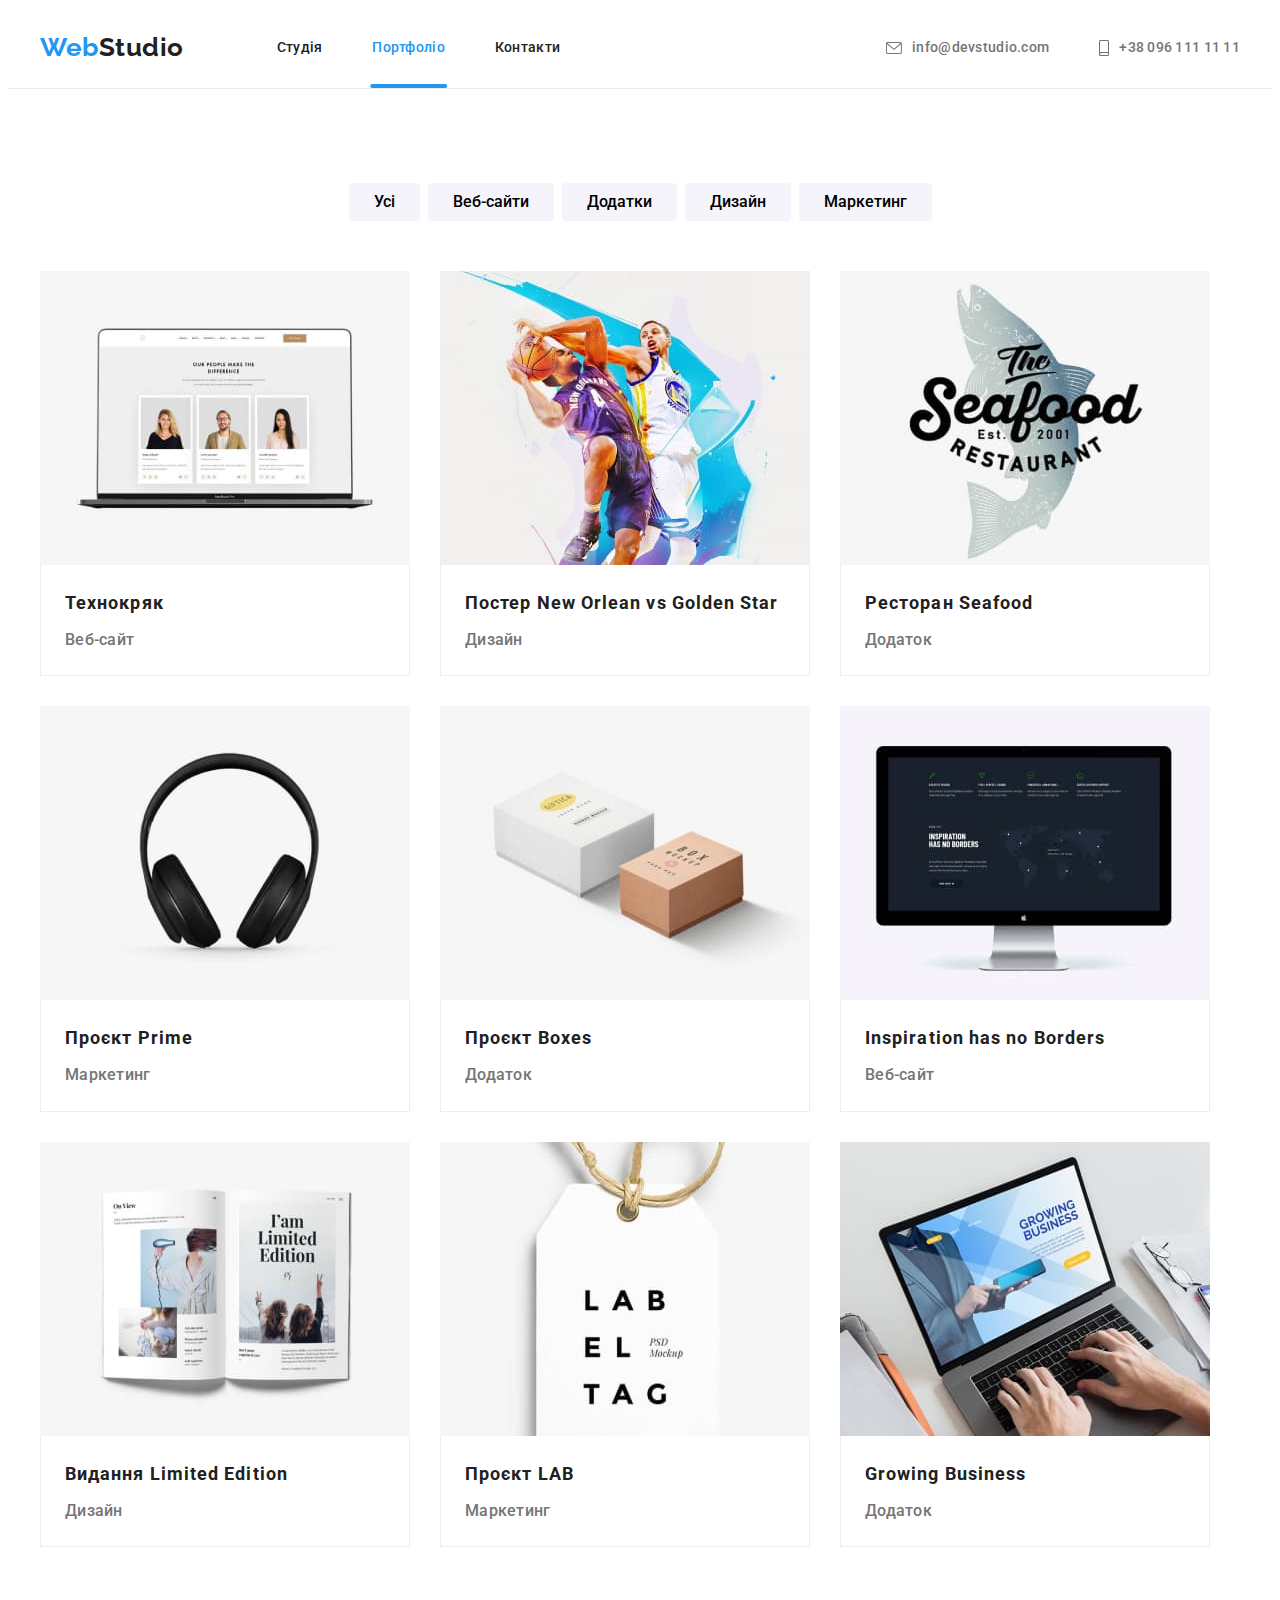
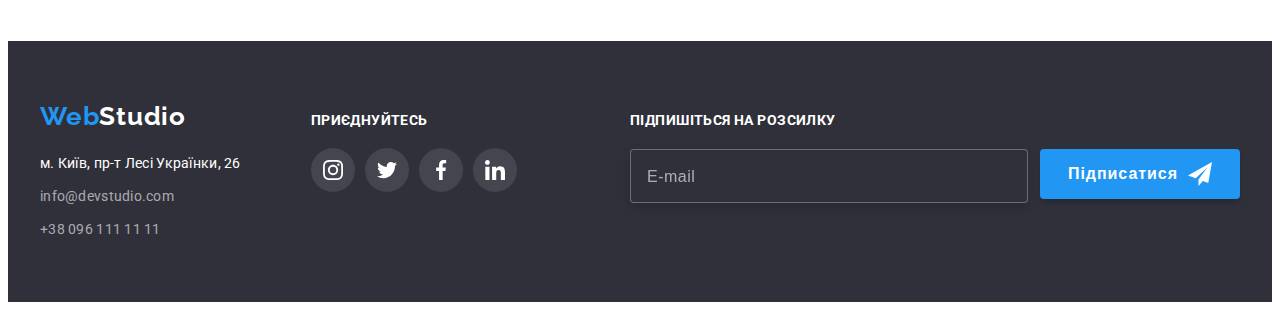
==== portfolio.html @ 89002e8c "Initial commit" ====
<!DOCTYPE html>
<html lang="uk">
	<head>
		<meta charset="UTF-8" >
		<meta http-equiv="X-UA-Compatible" content="IE=edge" >
		<meta name="viewport" content="width=device-width, initial-scale=1.0" >
		<link rel="preconnect" href="https://fonts.googleapis.com" >
		<link rel="preconnect" href="https://fonts.googleapis.com" >
		<link rel="preconnect" href="https://fonts.gstatic.com" crossorigin >
		<link
			href="https://fonts.googleapis.com/css2?family=Raleway:wght@700&family=Roboto:wght@400;500;700;900&display=swap"
			rel="stylesheet"
		>
		<!-- Modern-Marmalize -->
		<link
			rel="stylesheet"
			href="https://cdnjs.cloudflare.com/ajax/libs/modern-normalize/1.1.0/modern-normalize.min.css"
			integrity="sha512-wpPYUAdjBVSE4KJnH1VR1HeZfpl1ub8YT/NKx4PuQ5NmX2tKuGu6U/JRp5y+Y8XG2tV+wKQpNHVUX03MfMFn9Q=="
			crossorigin="anonymous"
			referrerpolicy="no-referrer"
		>

		<link rel="stylesheet" href="./css/styles.css" >

		<title>Портфоліо</title>
	</head>
	<body>
		<header class="head">
			<div class="header-container container">
				<a class="logo-head link" href="">
					<span class="web">Web</span>Studio
				</a>
				<nav>
					<ul class="list menu">
						<li class="item-menu"><a class="link studia" target="_blank" href="./index.html">Студія</a></li>
						<li class="item-menu"><a class="link current link-portfolio">Портфоліо</a></li>
						<li class="item-menu"><a class="link link-contact" href="">Контакти</a></li>
					</ul>
				</nav>
				<ul class="contacts list">
					<li class="contact-item">
						<a class="contact-header link" href="mailto:info@devstudio.com">
							<svg class="header-icon" width="16" height="12">
								<use href="./img/icon/icons.svg#icon-envelope"></use>
							</svg>

							info@devstudio.com
						</a>
					</li>
					<li class="contact-item">
						<a class="contact-header link" href="tel:+380961111111">
							<svg class="header-icon" width="10" height="16">
								<use href="./img/icon/icons.svg#icon-smartphone"></use>
							</svg>
							+38 096 111 11 11
						</a>
					</li>
				</ul>
			</div>
		</header>

		<main>
			<section class="section portfolio">
				<div class="container container-portfolio">
					<h1 hidden>Наші продукти</h1>
					<ul class="products list">
						<li><button class="button btn-list" type="button">Усі</button></li>
						<li><button class="button btn-list" type="button">Веб-сайти</button></li>
						<li><button class="button btn-list" type="button">Додатки</button></li>
						<li><button class="button btn-list" type="button">Дизайн</button></li>
						<li><button class="button btn-list" type="button">Маркетинг</button></li>
					</ul>

					<ul class="list projects">

						<li class="project-item">
							<div class="team-thumb">
							<div class="overlay">
								<p class="overlay-text">Ресурс пропонує комплексні пропозиції з різним рівнем функціоналу та сервісів. Все це дозволить відвідувачу отримати вичерпні відомості про компанію чи приватну особу.</p>
							</div>
							
							<a class="link-project link" href="">
								<img class="img-project" src="./img/portfolio1.jpg" alt="Три різні людини" height="294" >
								</div>
								<div class="item-project">
									<h2 class="work-name">Технокряк</h2>
									<p class="job">Веб-сайт</p>
								</div>
							</a>
						</li>
						<li class="project-item">
							<div class="team-thumb">
								<div class="overlay">
									<p class="overlay-text">Ресурс пропонує комплексні пропозиції з різним рівнем функціоналу та сервісів. Все це дозволить відвідувачу отримати вичерпні відомості про компанію чи приватну особу.</p>
								</div>

							<a class="link-project link" href="">
								<img class="img-project" src="./img/portfolio2.jpg" alt="Баскетбол" height="294" >
							</div>
								<div class="item-project">
									<h2 class="work-name">
										Постер
										<span lang="en">New Orlean vs Golden Star</span>
									</h2>
									<p class="job">Дизайн</p>
								</div>
							</a>
						</li>


						<li class="project-item">
							<div class="team-thumb">
								<div class="overlay">
									<p class="overlay-text">Ресурс пропонує комплексні пропозиції з різним рівнем функціоналу та сервісів. Все це дозволить відвідувачу отримати вичерпні відомості про компанію чи приватну особу.</p>
								</div>
							<a class="link-project link" href="">
								<img class="img-project" src="./img/portfolio3.jpg" alt="Логотип ресторану" height="294" >
							</div>
								<div class="item-project">
									<h2 class="work-name">
										Ресторан
										<span lang="en">Seafood</span>
									</h2>
									<p class="job">Додаток</p>
								</div>
							</a>
						</li>
						<li class="project-item">
							<div class="team-thumb">
								<div class="overlay">
									<p class="overlay-text">Ресурс пропонує комплексні пропозиції з різним рівнем функціоналу та сервісів. Все це дозволить відвідувачу отримати вичерпні відомості про компанію чи приватну особу.</p>
								</div>
							<a class="link-project link" href="">
								<img class="img-project" src="./img/portfolio4.jpg" alt="Великі навушники" height="294" >
							</div>
								<div class="item-project">
									<h2 class="work-name">
										Проєкт
										<span lang="en">Prime</span>
									</h2>
									<p class="job">Маркетинг</p>
								</div>
							</a>
						</li>
						<li class="project-item">
							<div class="team-thumb">
								<div class="overlay">
									<p class="overlay-text">Ресурс пропонує комплексні пропозиції з різним рівнем функціоналу та сервісів. Все це дозволить відвідувачу отримати вичерпні відомості про компанію чи приватну особу.</p>
								</div>
							<a class="link-project link" href="">
								<img class="img-project" src="./img/portfolio5.jpg" alt="Коробки" height="294" >
							</div>
								<div class="item-project">
									<h2 class="work-name">
										Проєкт
										<span lang="en">Boxes</span>
									</h2>
									<p class="job">Додаток</p>
								</div>
							</a>
						</li>
						<li class="project-item">
							<div class="team-thumb">
								<div class="overlay">
									<p class="overlay-text">Ресурс пропонує комплексні пропозиції з різним рівнем функціоналу та сервісів. Все це дозволить відвідувачу отримати вичерпні відомості про компанію чи приватну особу.</p>
								</div>
							<a class="link-project link" href="">
								<img class="img-project" src="./img/portfolio6.jpg" alt="Комп'ютер" height="294" >
							</div>
								<div class="item-project">
									<h2 class="work-name" lang="en">Inspiration has no Borders</h2>
									<p class="job">Веб-сайт</p>
								</div>
							</a>
						</li>
						<li class="project-item">
							<div class="team-thumb">
								<div class="overlay">
									<p class="overlay-text">Ресурс пропонує комплексні пропозиції з різним рівнем функціоналу та сервісів. Все це дозволить відвідувачу отримати вичерпні відомості про компанію чи приватну особу.</p>
								</div>
							<a class="link-project link" href="">
								<img class="img-project" src="./img/portfolio7.jpg" alt="Журнал" height="294" >
							</div>
								<div class="item-project">
									<h2 class="work-name">
										Видання
										<span lang="en">Limited Edition</span>
									</h2>
									<p class="job">Дизайн</p>
								</div>
							</a>
						</li>
						<li class="project-item">
							<div class="team-thumb">
								<div class="overlay">
									<p class="overlay-text">Ресурс пропонує комплексні пропозиції з різним рівнем функціоналу та сервісів. Все це дозволить відвідувачу отримати вичерпні відомості про компанію чи приватну особу.</p>
								</div>
							<a class="link-project link" href="">
								<img class="img-project" src="./img/portfolio8.jpg" alt="Етикетка" height="294" >
							</div>
								<div class="item-project">
									<h2 class="work-name">
										Проєкт
										<span lang="en">LAB</span>
									</h2>
									<p class="job">Маркетинг</p>
								</div>
							</a>
						</li>
						<li class="project-item">
							<div class="team-thumb">
								<div class="overlay">
									<p class="overlay-text">Ресурс пропонує комплексні пропозиції з різним рівнем функціоналу та сервісів. Все це дозволить відвідувачу отримати вичерпні відомості про компанію чи приватну особу.</p>
								</div>
							<a class="link-project link" href="">
								<img class="img-project" src="./img/portfolio9.jpg" alt="Ноутбук" height="294" >
							</div>
								<div class="item-project">
									<h2 class="work-name" lang="en">Growing Business</h2>
									<p class="job">Додаток</p>
								
							</a>
						</div>
							

						</li>
					</ul>
				</div>
			</section>
		</main>
		<footer class="footer-section">
			<div class="container footer">
			  <div class="contain-contacts">
				<a class="footer-logo link" href="">
				  <span class="web">Web</span><span class="studio">Studio</span>
				</a>
				<address class="address">
				  <ul class="list list-footer">
					<li class="footer-item">
					  <a
						class="maps link"
						target="_blank"
						rel="noopener noreferrer"
						href="https://goo.gl/maps/65PzK32d4VQXNa8F9"
					  >
						м. Київ, пр-т Лесі Українки, 26
					  </a>
					</li>
					<li class="footer-item">
					  <a
						class="contact-footer link marg"
						href="mailto:info@devstudio.com"
						>info@devstudio.com</a
					  >
					</li>
					<li class="footer-item">
					  <a class="contact-footer link" href="tel:+380961111111"
						>+38 096 111 11 11</a
					  >
					</li>
				  </ul>
				</address>
			  </div>
	  
			  <div class="contain-socials">
				<strong class="section-title footer">ПРИЄДНУЙТЕСЬ</strong>
				<ul class="socials list">
				  <li class="socials-item">
					<a
					  class="socials-link footer link"
					  href="https://instagram.com"
					  target="_blank"
					  rel="noopener noreferrer"
					  aria-label="Instagram icon"
					>
					  <svg class="socials-icon" width="20" height="20">
						<use href="./img/icon/icons.svg#icon-instagram"></use>
					  </svg>
					</a>
				  </li>
	  
				  <li class="socials-item">
					<a
					  class="socials-link footer link"
					  href=""
					  target="_blank"
					  rel="noopener noreferrer"
					  aria-label="Twitter"
					>
					  <svg class="socials-icon" width="20" height="20">
						<use href="./img/icon/icons.svg#icon-twitter"></use>
					  </svg>
					</a>
				  </li>
	  
				  <li class="socials-item">
					<a
					  class="socials-link footer link"
					  href=""
					  target="_blank"
					  rel="noopener noreferrer"
					  aria-label="Facebook"
					>
					  <svg class="socials-icon" width="20" height="20">
						<use href="./img/icon/icons.svg#icon-facebook"></use>
					  </svg>
					</a>
				  </li>
	  
				  <li class="socials-item">
					<a
					  class="socials-link footer link"
					  href=""
					  target="_blank"
					  rel="noopener noreferrer"
					  aria-label="Linkedin"
					>
					  <svg class="socials-icon" width="20" height="20">
						<use href="./img/icon/icons.svg#icon-linkedin"></use>
					  </svg>
					</a>
				  </li>
				</ul>
			  </div>
			  <form class="foot-form">
				<p class="text-label">Підпишіться на розсилку</p>
				<div class="foot-group">
				  <label class="footer-label">
					<input
					  class="input-email"
					  type="email"
					  name="email"
					  placeholder="E-mail"
					/>
				  </label>
	  
				  <button class="btn-footer">
					Підписатися
					<svg class="btn-icon" width="24" height="24">
					  <use href="./img/icon/icons.svg#icon-send"></use>
					</svg>
				  </button>
				</div>
			  </form>
			</div>
		  </footer>
	</body>
</html>
---- css/styles.css ----
:root {
  --primary-text-color: #757575;
  --title-text-color: #212121;
  --link-color: #2196f3;
  --primary-bg-color: #ffffff;
  --secondary-bg-color: #2f303a;
  --third-bg-color: #f5f4fa;
  --logo-color: #000000;
}

body {
  background: var(-primary-bg-color);
  color: var(--primary-text-color);
  font-family: "Roboto", sans-serif;
  font-size: 14px;
  letter-spacing: 0.03em;
}

/* -----RESET----- */

.list {
  list-style: none;
  margin: 0;
  padding: 0;
}

h1,
h2,
h3,
h4,
h5,
h6,
p {
  margin: 0;
}

.link {
  text-decoration: none;
}

img {
  display: block;
  max-width: 100%;
  height: auto;
}

.container-footer,
.container {
  width: 1200px;
  padding-left: 15px;
  padding-right: 15px;
  margin: 0;
  margin-left: auto;
  margin-right: auto;
  /* outline: 3px solid rgb(46, 2, 2); */
}

.list {
  display: flex;
}

/*  ----....-----СТУДІЯ-----....-----*/

.header-container {
  display: flex;
  align-items: center;
}

/* Логотип */
.logo-head.link {
  margin-right: 93px;
}

.logo-head.link,
.footer-logo.link {
  font-family: "Raleway";
  font-weight: 700;
  font-size: 26px;
  line-height: 1.19;
}

.logo-head {
  color: var(--logo-color);
}

.web {
  color: var(--link-color);
}

/* Навігація */
.link {
  font-weight: 500;
  line-height: 1.14;
  letter-spacing: 0.02em;
  color: var(--title-text-color);

  transition-duration: 250ms;
  transition-timing-function: cubic-bezier(0.4, 0, 0.2, 1);
}

.link:hover,
.link:focus {
  color: var(--link-color);
}
.current {
  color: var(--link-color);
}

.item-menu {
  position: relative;
  /* outline: 1px solid red; */
}

.current::after {
  content: "";
  display: block;
  display: flex;
  justify-content: center;
  align-items: center;
  width: 107%;
  left: 50%;
  transform: translateX(-50%);
  height: 4px;
  bottom: 0;

  background: var(--link-color);
  border-radius: 2px;

  position: absolute;
}

.logo-head.link {
  display: block;
  padding-top: 24px;
  padding-bottom: 25px;
}

/* Меню */

.list.menu {
  align-items: center;
  gap: 50px;
}

.link.studia,
.link-studio,
.link-contact,
.link.current,
.link-portfolio,
.contact-header {
  display: block;
  padding-top: 32px;
  padding-bottom: 32px;
}

/* Контакти */

.contacts.list {
  margin-left: auto;
}

.contact-item:first-child {
  margin-right: 50px;
}

.contact-header {
  display: flex;
  align-items: center;
  gap: 10px;
  font-weight: 500;
  line-height: 1.14;
  letter-spacing: 0.02em;
  color: var(--primary-text-color);
}
.contact {
  transition-duration: 250ms;
  transition-timing-function: cubic-bezier(0.4, 0, 0.2, 1);
}

.contact:hover,
.contact:focus {
  color: var(--link-color);
}

.header-icon {
  fill: currentColor;
}

/* -------------ТІЛО------------ */

.section.slogan {
  /* display: flex; */
  padding-top: 200px;
  padding-bottom: 200px;
}

.section.slogan {
  margin: 0 auto;
  max-width: 1600px;
  background-repeat: no-repeat;
  background-color: var(--secondary-bg-color);
  background-image: linear-gradient(
      rgba(47, 48, 58, 0.4),
      rgba(47, 48, 58, 0.4)
    ),
    url(../img/fon-img.jpg);
}

.slogan-title {
  width: 696px;
  font-weight: 900;
  font-size: 44px;
  line-height: 1.36;
  text-align: center;
  letter-spacing: 0.06em;
  text-transform: uppercase;
  margin: auto;
  margin-bottom: 30px;
  color: var(--primary-bg-color);
}

.button {
  font-family: "Roboto";
  font-size: 16px;
  border: 0px;
  border-radius: 4px;
  cursor: pointer;
}

.btn-service {
  min-width: 216px;
  min-height: 50px;
  padding: 10px 32px;
  font-weight: 700;
  line-height: 1.87;
  display: block;
  margin: auto;

  color: var(--primary-bg-color);
  background: var(--link-color);

  transition-duration: 250ms;
  transition-timing-function: cubic-bezier(0.4, 0, 0.2, 1);
}

.btn-service:focus,
.btn-service:hover,
.btn-service:active {
  box-shadow: 0px 4px 4px rgba(0, 0, 0, 0.15);
}

/* Характеристика нашої роботи */

.paragraph {
  width: 271px;
}

.section-title {
  color: var(--title-text-color);
}

.section-title.characteristic {
  font-size: 14px;
  line-height: 1.14;
  text-transform: uppercase;
}

.list.character {
  display: flex;
  gap: 30px;
}

.paragraph {
  line-height: 1.71;
}

.section-character {
  padding-top: 94px;
  padding-bottom: 94px;
}

.character-icon {
  display: flex;
  justify-content: center;
  align-items: center;
}

.size-character {
  display: flex;
  justify-content: center;
  align-items: center;
  width: 270px;
  height: 120px;
  background-color: #f5f4fa;
  margin-bottom: 30px;
}

.item-activity {
  position: relative;
}

.activity-text {
  display: flex;
  justify-content: center;
  align-items: center;
  height: 70px;
  font-weight: 700;
  font-size: 14px;
  line-height: 1.14;
  letter-spacing: 0.03em;
  text-transform: uppercase;
  width: 100%;

  color: var(--primary-bg-color);
  background-color: rgba(47, 48, 58, 0.8);

  position: absolute;
  bottom: 0;
}

/* Чим ми займаємося */

.activity-pic.list,
.list-comand {
  gap: 30px;
}

.section.do {
  padding-bottom: 94px;
}

.section-title.do {
  font-size: 36px;
  line-height: 1.16;
  text-align: center;
  margin-bottom: 50px;
}
.section-title.characteristic,
.section-title.name {
  margin-bottom: 10px;
}

/* Наша команда */

.comand-item {
  background-color: var(--primary-bg-color);
  border: 1px solid rgba(0, 0, 0, 0.12);
  border-radius: 3px;
  box-shadow: 1px 1px 3px rgba(0, 0, 0, 0.12);
}

.div-comand {
  padding-top: 30px;
  padding-bottom: 30px;
}

.section.comand {
  background-color: var(--third-bg-color);
  padding-top: 94px;
  padding-bottom: 94px;
}

.section-title.name {
  font-weight: 500;
  font-size: 16px;
  line-height: 1.19;
  text-align: center;
  letter-spacing: 0.03em;
}

.work {
  margin-bottom: 16px;
}

.socials {
  display: flex;
  justify-content: center;
  align-items: center;
  gap: 10px;
}

.socials-item {
  width: 44px;
  height: 44px;
}

.socials-link {
  display: flex;
  justify-content: center;
  align-items: center;
  width: 100%;
  height: 100%;
  border-radius: 50%;
  background-color: #ffffff;
  color: #afb1b8;

  transition-duration: 250ms;
  transition-timing-function: cubic-bezier(0.4, 0, 0.2, 1);
}

.socials-link:hover,
.socials-link:focus {
  background-color: var(--link-color);
  color: #ffffff;
}

.socials-icon {
  fill: currentColor;
}

/* Постійні клієнти */

.container.clients {
  padding: 94px 215px;
}

.clients.list {
  display: flex;
  align-items: center;
  justify-content: center;
  gap: 30px;
  color: #afb1b8;
}

.client-item {
  display: block;
  display: flex;
  width: 170px;
  height: 92px;
}

.clients-link.link {
  display: flex;
  justify-content: center;
  align-items: center;
  width: 100%;
  height: 100%;
  width: 170px;
  height: 92px;
  align-items: center;
  justify-content: center;

  border: 1px solid currentColor;
  border-radius: 4px;

  color: #afb1b8;
}

.clients-icons {
  display: flex;
  align-items: center;
  justify-content: center;
  fill: currentColor;

  transition-duration: 250ms;
  transition-timing-function: cubic-bezier(0.4, 0, 0.2, 1);
}

.clients-link:hover,
.clients-link:focus {
  color: var(--link-color);
}

/* ----------ПІДВАЛ-----------*/

.contain-contacts{margin-right: 70px;}

.list-footer {
  display: inline;
}

.footer-logo.link {
  display: block;
  font-weight: 700;
  font-size: 26px;
  line-height: 1.19;
  letter-spacing: 0.03em;
  margin-bottom: 20px;
}

.studio {
  color: var(--primary-bg-color);
}

.work {
  font-size: 16px;
  line-height: 1.19;
  text-align: center;
  letter-spacing: 0.03em;
}

.footer-section {
  padding-top: 60px;
  padding-bottom: 60px;
  background: var(--secondary-bg-color);
}

.maps.link,
.contact-footer {
  display: block;
  line-height: 1.71;
  font-weight: normal;
  font-style: normal;
}

.maps.link {
  color: var(--primary-bg-color);
  transition-duration: 250ms;
  transition-timing-function: cubic-bezier(0.4, 0, 0.2, 1);
}

.contact-footer.link {
  color: rgba(255, 255, 255, 0.6);

  transition-duration: 250ms;
  transition-timing-function: cubic-bezier(0.4, 0, 0.2, 1);
}

.contact-footer.link:hover,
.contact-footer.link:focus,
.maps.link:hover,
.maps.link:focus {
  color: var(--link-color);
}

.footer-item:not(:last-child) {
  margin-bottom: 9px;
}

.container.footer {
  display: flex;
  align-items: baseline;
}

.section-title.footer {
  font-style: bold;
  font-size: 14px;
  margin-bottom: 20px;
  color: #ffffff;
}

.contain-socials {
  display: flex;
  flex-direction: column;
}

.socials-link.footer {
  background-color: rgba(255, 255, 255, 0.1);
  color: #ffffff;
}

.socials-link {
  transition-duration: 250ms;
  transition-timing-function: cubic-bezier(0.4, 0, 0.2, 1);
}

.socials-link:hover,
.socials-link:focus {
  background-color: var(--link-color);
  color: #ffffff;
}

.socials-icon {
  fill: currentColor;
}

/* Підпишись  */

.contain-socials{
  margin-right: auto;
}

.text-label {
  font-weight: 700;
  font-size: 14px;
  line-height: 1.14;
  letter-spacing: 0.03em;
  text-transform: uppercase;

  color: #ffffff;

  margin-bottom: 20px;
}

.foot-group {
  display: flex;
  gap: 12px;
}

.input-email {
  color: #ffffff;
  font-size: 18px;
  line-height: 1.25;
  letter-spacing: 0.03em;
  height: 50px;
  width: 378px;
  background-color: var(--secondary-bg-color);
/* 
  outline: 1px solid transparent; */

  border: 1px solid rgba(255, 255, 255, 0.3);
  filter: drop-shadow(0px 4px 4px rgba(0, 0, 0, 0.15));
  border-radius: 4px;

  padding-left: 16px;
}

.input-email::placeholder {
  font-size: 16px;
  line-height: 1.25;
  letter-spacing: 0.03em;

  color: rgba(255, 255, 255, 0.6);
}

.btn-footer {
  display: flex;
  justify-content: center;
  font-weight: 700;
  font-size: 16px;
  line-height: 1.88;
  align-items: center;
  text-align: center;
  letter-spacing: 0.06em;

  height: 50px;
  width: 200px;
  gap: 10px;

  border: none;
  box-shadow: 0px 4px 4px rgba(0, 0, 0, 0.15);
  border-radius: 4px;

  color: var(--primary-bg-color);
  background-color: var(--link-color);
}

.btn-icon {
  fill: #ffffff;
}

/* ------------Modal window ------------- */

.backdrop {
  position: fixed;
  top: 0;
  left: 0;

  width: 100%;
  height: 100%;
  background-color: rgba(0, 0, 0, 0.2);

  transition: opacity 250ms linear, visibility 250ms linear;
  transition-timing-function: cubic-bezier(0.4, 0, 0.2, 1);
}

.backdrop.is-hidden {
  opacity: 0;
  visibility: hidden;
  pointer-events: none;
}

.backdrop.is-hidden .modal {
  opacity: 0;

  transform: translateX(-70%) translateY(-50%);
}

.modal {
  position: absolute;
  top: 50%;
  left: 50%;

  transform: translateX(-50%) translateY(-50%);

  width: 528px;
  height: 581px;

  background: #ffffff;
  box-shadow: 0px 1px 3px rgba(0, 0, 0, 0.12), 0px 1px 1px rgba(0, 0, 0, 0.14),
    0px 2px 1px rgba(0, 0, 0, 0.2);
  border-radius: 4px;

  transition: transform 250ms, opacity 250ms;
  transition-timing-function: cubic-bezier(0.4, 0, 0.2, 1);
}

.modal-btn {
  display: inline-flex;
  align-items: center;
  position: absolute;
  justify-content: center;
  padding: 0;
  width: 30px;
  height: 30px;
  border-radius: 50%;
  background: #ffffff;
  border: 1px solid rgba(0, 0, 0, 0.1);
  margin-top: 8px;
  margin-right: 8px;
  right: 0;
  cursor: pointer;
}

.modal-icon {
  fill: #000000;
  transition: fill 250ms;
  transition-timing-function: cubic-bezier(0.4, 0, 0.2, 1);


}

 .modal-btn:hover > .modal-icon,
 .modal-btn:focus > .modal-icon
{
  fill: var(--link-color)
}

/* Заповнення форми */

.modal-form {
  padding: 40px;
}

.modal-label {
  display: block;
  font-weight: 700;
  font-size: 20px;
  line-height: 1.15;
  text-align: center;
  letter-spacing: 0.03em;

  color: #212121;

  margin-bottom: 12px;
}

.modal-form-grop {
  display: flex;
  flex-flow: column;
}

.modal-form-label {
  display: block;
  display: flex;

  font-size: 12px;
  line-height: 1.17;
  letter-spacing: 0.03em;

  margin-bottom: 4px;
}

.modal-form-massage,
.modal-form-field {
  border: 1px solid rgba(33, 33, 33, 0.2);
  border-radius: 4px;
}

.modal-form-field {
  height: 40px;
  width: 100%;

  padding-left: 42px;
  padding-right: 42px;

  outline: 1px solid transparent;

  transition: outline 250ms;

  outline-offset: -1px;
}

.modal-form-field,
.modal-form-massage{
  font-size: 16px;
  line-height: 1.17;
  letter-spacing: 0.04em;
}

.modal-form-wrapper {
  margin-bottom: 10px;

  position: relative;
}

.modal-form-field:focus {
  outline-color: var(--link-color);
  cursor: pointer;
}

.modal-form-field:focus + .modal-form-icon {
  fill: var(--link-color);
}

.modal-form-icon {
  position: absolute;
  color: #212121;

  top: 50%;
  left: 12px;
  transform: translateY(-50%);

  align-content: center;

  transition: fill 250ms;
  transition-timing-function: cubic-bezier(0.4, 0, 0.2, 1);
}

.modal-form-agreement-link {
  color: var(--link-color);
  /* text-underline-position: under; */
  text-underline-offset: 1px;
}
/* ........ */

.modal-form-massage {
  display: block;
  height: 120px;
  resize: none;
  outline: 1px solid transparent;

  transition: outline 250ms;
  transition-timing-function: cubic-bezier(0.4, 0, 0.2, 1);

  outline-offset: -1px;

  padding-top: 12px;
  padding-right: 16px;
  padding-bottom: 12px;
  padding-left: 16px;
}

.modal-form-massage::placeholder {
  font-size: 12px;
  line-height: 1.17;
  letter-spacing: 0.01em;
  color: rgba(117, 117, 117, 0.5);
}

.modal-form-grop {
  margin-bottom: 20px;
}

.modal-form-massage:focus {
  outline-color: var(--link-color);
  cursor: pointer;
}

.modal-form-massage::placeholder {
  color: rgba(117, 117, 117, 0.5);
}

.modal-form-agreement {
  display: flex;
  align-items: center;
  justify-content: center;
  margin-bottom: 30px;
  gap: 7px;
}

.modal-form-agreement-desc {
  font-weight: 400;
  font-size: 14px;
  line-height: 1.71;
  letter-spacing: 0.03em;
  user-select: none;
}

.modal-form-btn {
  font-weight: 700;
  font-size: 16px;
  line-height: 1.88;
  letter-spacing: 0.06em;

  color: var(--primary-bg-color);
  border: none;
  background: var(--link-color);
  box-shadow: 0px 4px 4px rgba(0, 0, 0, 0.15);
  border-radius: 4px;

  padding: 10px 52px;

  display: block;
  margin: auto;

  transition: background-color 250ms;
  transition-timing-function: cubic-bezier(0.4, 0, 0.2, 1);
}

.modal-form-btn:hover,
.modal-form-btn:focus {
  background-color: #188ce8;
}

.modal-form-checkbox {
  appearance: none;

  width: 16px;
  height: 15px;
  border: 2px solid #212121;
  border-radius: 2px;

  background-position: center;
  background-repeat: no-repeat;

  background-size: 0;
}

.modal-form-checkbox:checked {
  background-color: var(--link-color);
  border: none;

  background-image: url("data:image/svg+xml,%3Csvg width='13' height='10' viewBox='0 0 13 10' fill='none' xmlns='http://www.w3.org/2000/svg'%3E%3Cpath d='M1.95703 4.75166L1.88825 4.68604L1.81923 4.75141L0.93123 5.59258L0.854858 5.66492L0.930974 5.73753L4.42671 9.07236L4.49574 9.1382L4.56476 9.07236L12.069 1.91352L12.1449 1.84116L12.069 1.76881L11.1873 0.927644L11.1183 0.861826L11.0493 0.927611L4.49577 7.17353L1.95703 4.75166Z' fill='white' stroke='white' stroke-width='0.2'/%3E%3C/svg%3E%0A");
  background-size: 11px 8px;
  transition: background-size 250ms, background-color 250ms;
  transition-timing-function: cubic-bezier(0.4, 0, 0.2, 1);
}

/*  ----....-----ПОРТФОЛІО-----....-----*/

.head {
  border-bottom: 1px solid #ececec;
}

.list.projects {
  margin-right: 0;
}

/* Кнопки*/
.btn-list {
  padding: 6px 22px;
  font-weight: 500;
  line-height: 1.62;

  background: var(--third-bg-color);
  color: var(title-text-color);

  transition-duration: 250ms;
  transition-timing-function: cubic-bezier(0.4, 0, 0.2, 1);
}

.btn-list:first-child {
  padding-left: 25px;
  padding-right: 25px;
}

.btn-list:focus,
.btn-list:hover,
.btn-list:active {
  color: var(--primary-bg-color);
  background: var(--link-color);
  box-shadow: 0px 2px 2px rgba(0, 0, 0, 0.12);
  box-shadow: 0px 1px 2px rgba(0, 0, 0, 0.08);
  box-shadow: 0px 3px 1px rgba(0, 0, 0, 0.1);
}

.products.list {
  gap: 8px;
  justify-content: center;
  margin-bottom: 50px;
}

/* --------ПРОЕКТИ------- */

/* .project-item{
	outline: 1px solid orangered;
} */

.section.portfolio {
  padding-top: 94px;
  padding-bottom: 94px;
}

.list.projects {
  display: block;
  display: flex;
  flex-wrap: wrap;
  gap: 30px;
}

.project-item {
  max-width: 370px;
  flex-basis: calc((100%-30px * 3) / 3);

  transition-duration: 250ms;
  transition-timing-function: cubic-bezier(0.4, 0, 0.2, 1);
}

/* ....Overley..... */

.team-thumb {
  position: relative;
  overflow: hidden;
}

.overlay {
  position: absolute;
  width: 100%;
  height: 100%;
  top: 0;
  left: 0;

  background-color: rgb(33, 150, 243, 0.9);

  transform: translateY(100%);

  transition: transform 250ms;
}

.overlay-text {
  display: flex;
  align-items: center;
  padding: 63px 24px;

  font-size: 18px;
  line-height: 28px;
  letter-spacing: 0.03em;
  color: #ffffff;
}

.project-item:hover .overlay {
  transform: translateY(0);
}

.link-project {
  display: block;

  transition-duration: 250ms;
  transition-timing-function: cubic-bezier(0.4, 0, 0.2, 1);
}

.link-project:hover {
  box-shadow: 0px 1px 1px rgba(0, 0, 0, 0.12), 0px 4px 4px rgba(0, 0, 0, 0.06),
    1px 4px 6px rgba(0, 0, 0, 0.16);
}

.item-project {
  padding: 20px 24px;
  border-right: 1px solid #eeeeee;
  border-bottom: 1px solid #eeeeee;
  border-left: 1px solid #eeeeee;
}

.work-name {
  font-size: 18px;
  line-height: 2;
  letter-spacing: 0.06em;
  margin-bottom: 4px;

  color: var(--title-text-color);
}

.job {
  font-size: 16px;
  line-height: 1.9;
  color: #757575;
}
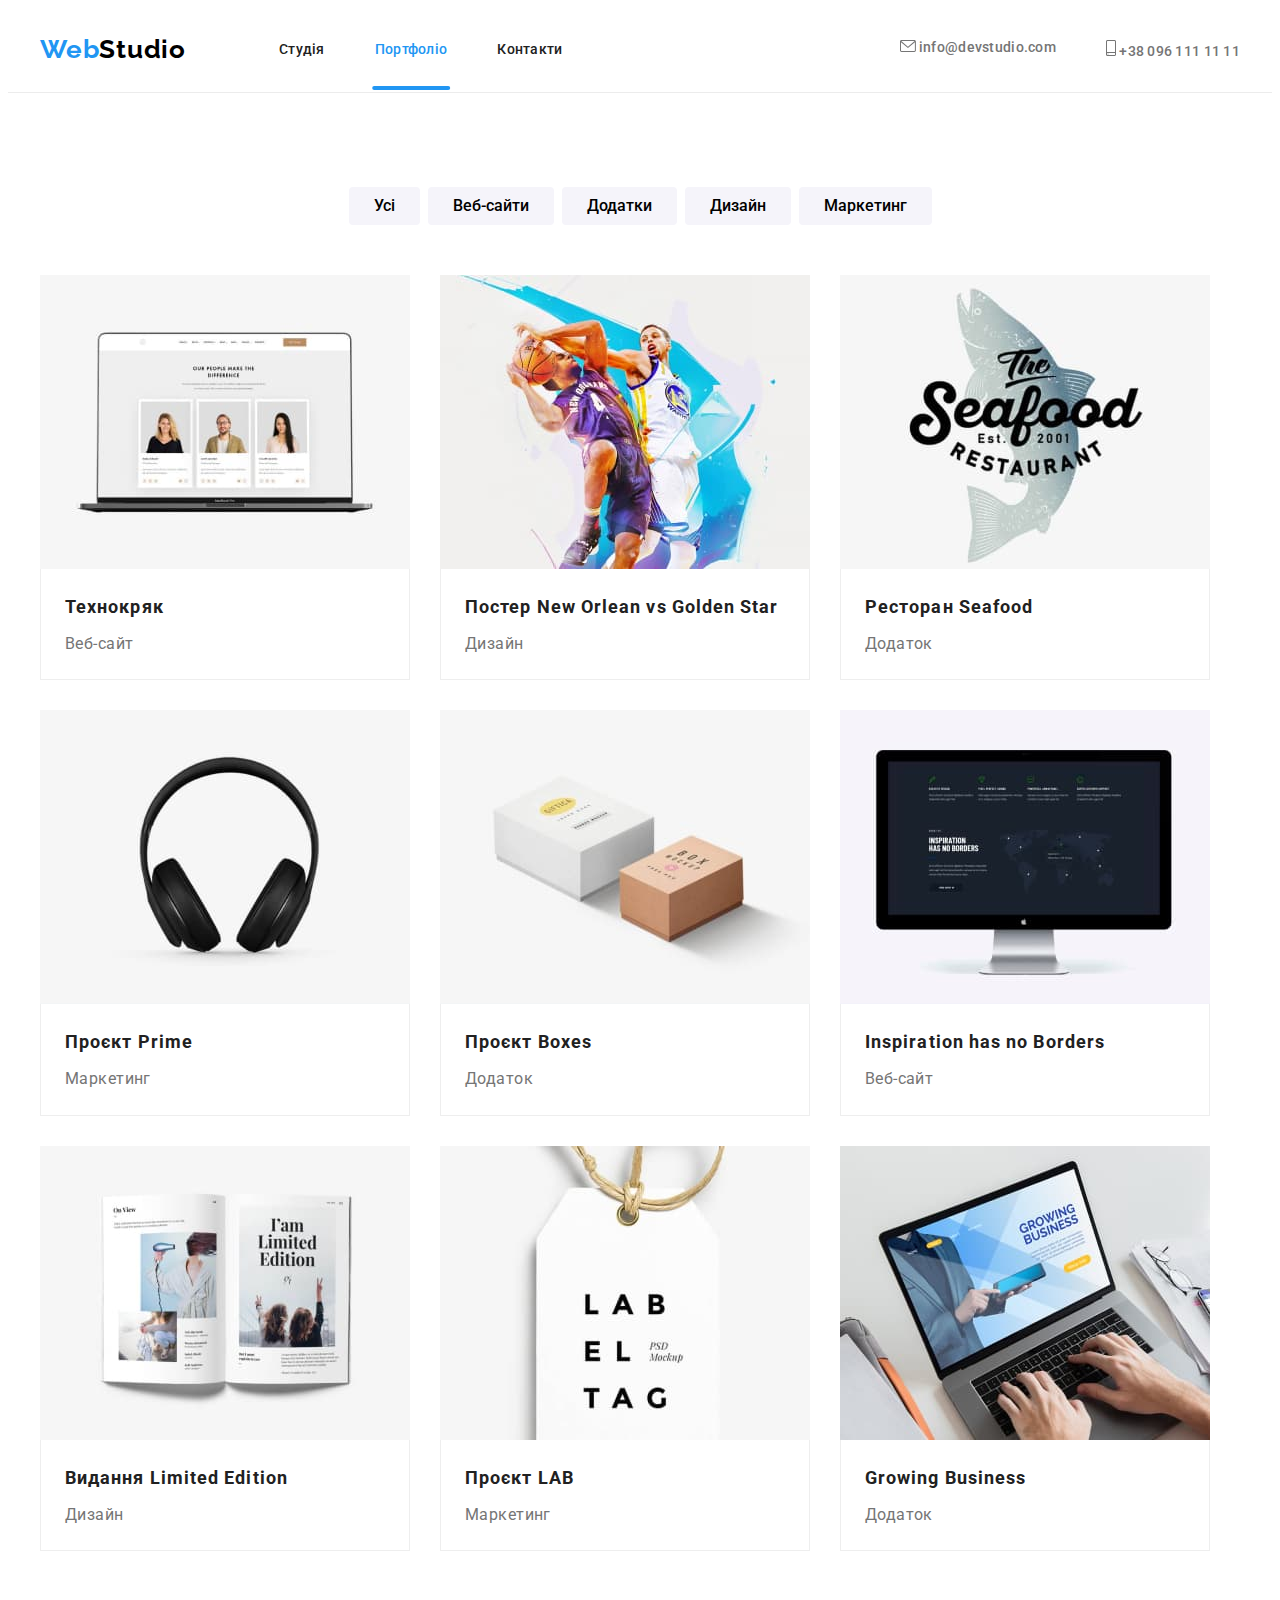
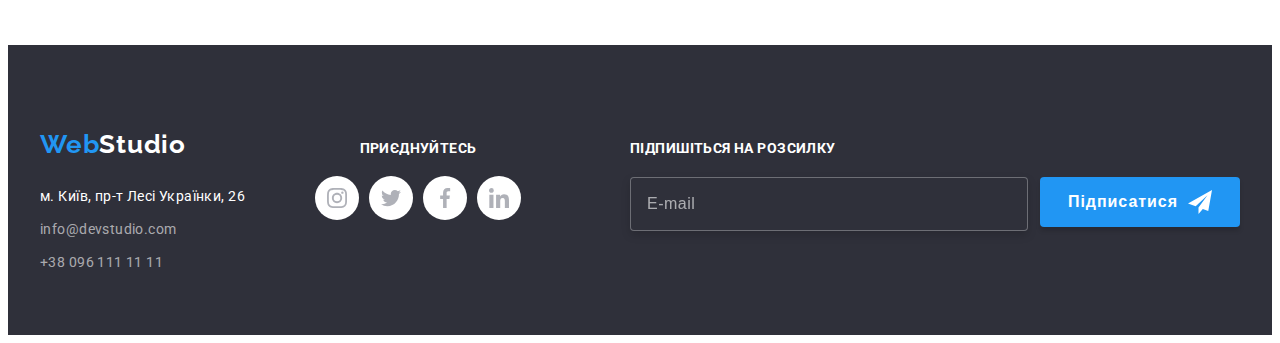
==== commit 2b92a957: "Перша здача дз7" ====
--- a/portfolio.html
+++ b/portfolio.html
@@ -19,6 +19,7 @@
 			crossorigin="anonymous"
 			referrerpolicy="no-referrer"
 		>
+		<link rel="stylesheet" href="./css/main.min.css">
 
 		<link rel="stylesheet" href="./css/styles.css" >
 
@@ -26,38 +27,47 @@
 	</head>
 	<body>
 		<header class="head">
-			<div class="header-container container">
-				<a class="logo-head link" href="">
-					<span class="web">Web</span>Studio
+			<div class="hero container">
+				<a class="logo logo--header link" href="">Web<span class="logo__part">Studio</span>
 				</a>
-				<nav>
-					<ul class="list menu">
-						<li class="item-menu"><a class="link studia" target="_blank" href="./index.html">Студія</a></li>
-						<li class="item-menu"><a class="link current link-portfolio">Портфоліо</a></li>
-						<li class="item-menu"><a class="link link-contact" href="">Контакти</a></li>
-					</ul>
-				</nav>
-				<ul class="contacts list">
-					<li class="contact-item">
-						<a class="contact-header link" href="mailto:info@devstudio.com">
-							<svg class="header-icon" width="16" height="12">
-								<use href="./img/icon/icons.svg#icon-envelope"></use>
-							</svg>
-
-							info@devstudio.com
-						</a>
-					</li>
-					<li class="contact-item">
-						<a class="contact-header link" href="tel:+380961111111">
-							<svg class="header-icon" width="10" height="16">
-								<use href="./img/icon/icons.svg#icon-smartphone"></use>
-							</svg>
-							+38 096 111 11 11
-						</a>
-					</li>
+			  <nav>
+				<ul class="menu list">
+				  <li class="menu__item">
+					<a class="menu__link link" target="_blank" href="./index.html">Студія</a>
+				  </li>
+				  <li class="menu__item">
+					<a
+					  class="menu__link link current"
+					  target="_blank"
+					  href="./portfolio.html"
+					  >Портфоліо</a
+					>
+				  </li>
+				  <li class="menu__item">
+					<a class="menu__link link" href="">Контакти</a>
+				  </li>
 				</ul>
+			  </nav>
+			  <ul class="contacts list">
+				<li class="contacts__item">
+				  <a class="contacts__link link" href="mailto:info@devstudio.com">
+					<svg class="contacts__icon" width="16" height="12">
+					  <use href="./img/icon/icons.svg#icon-envelope"></use>
+					</svg>
+					info@devstudio.com
+				  </a>
+				</li>
+				<li class="contacts__item">
+				  <a class="contacts__link link" href="tel:+380961111111">
+					<svg class="contacts__icon" width="10" height="16">
+					  <use href="./img/icon/icons.svg#icon-smartphone"></use>
+					</svg>
+					+38 096 111 11 11
+				  </a>
+				</li>
+			  </ul>
 			</div>
-		</header>
+		  </header>
 
 		<main>
 			<section class="section portfolio">
@@ -231,8 +241,7 @@
 		<footer class="footer-section">
 			<div class="container footer">
 			  <div class="contain-contacts">
-				<a class="footer-logo link" href="">
-				  <span class="web">Web</span><span class="studio">Studio</span>
+				<a class="logo logo--footer link" href="">Web<span class="logo__part logo__part--white">Studio</span>
 				</a>
 				<address class="address">
 				  <ul class="list list-footer">
@@ -264,58 +273,58 @@
 	  
 			  <div class="contain-socials">
 				<strong class="section-title footer">ПРИЄДНУЙТЕСЬ</strong>
-				<ul class="socials list">
-				  <li class="socials-item">
-					<a
-					  class="socials-link footer link"
+				<ul class="networks list">
+				  <li class="networks__item">
+					<a
+					  class="networks__link footer link"
 					  href="https://instagram.com"
 					  target="_blank"
 					  rel="noopener noreferrer"
 					  aria-label="Instagram icon"
 					>
-					  <svg class="socials-icon" width="20" height="20">
+					  <svg class="networks__icon" width="20" height="20">
 						<use href="./img/icon/icons.svg#icon-instagram"></use>
 					  </svg>
 					</a>
 				  </li>
 	  
-				  <li class="socials-item">
-					<a
-					  class="socials-link footer link"
+				  <li class="networks__item">
+					<a
+					  class="networks__link footer link"
 					  href=""
 					  target="_blank"
 					  rel="noopener noreferrer"
 					  aria-label="Twitter"
 					>
-					  <svg class="socials-icon" width="20" height="20">
+					  <svg class="networks__icon" width="20" height="20">
 						<use href="./img/icon/icons.svg#icon-twitter"></use>
 					  </svg>
 					</a>
 				  </li>
 	  
-				  <li class="socials-item">
-					<a
-					  class="socials-link footer link"
+				  <li class="networks__item">
+					<a
+					  class="networks__link footer link"
 					  href=""
 					  target="_blank"
 					  rel="noopener noreferrer"
 					  aria-label="Facebook"
 					>
-					  <svg class="socials-icon" width="20" height="20">
+					  <svg class="networks__icon" width="20" height="20">
 						<use href="./img/icon/icons.svg#icon-facebook"></use>
 					  </svg>
 					</a>
 				  </li>
 	  
-				  <li class="socials-item">
-					<a
-					  class="socials-link footer link"
+				  <li class="networks__item">
+					<a
+					  class="networks__link footer link"
 					  href=""
 					  target="_blank"
 					  rel="noopener noreferrer"
 					  aria-label="Linkedin"
 					>
-					  <svg class="socials-icon" width="20" height="20">
+					  <svg class="networks__icon" width="20" height="20">
 						<use href="./img/icon/icons.svg#icon-linkedin"></use>
 					  </svg>
 					</a>
--- a/css/main.min.css
+++ b/css/main.min.css
@@ -0,0 +1 @@
+:root{--primary-text-color: #757575;--title-text-color: #212121;--link-color: #2196f3;--primary-bg-color: #ffffff;--secondary-bg-color: #2f303a;--third-bg-color: #f5f4fa;--logo-color: #000000}:root{--primary-text-color: #757575;--title-text-color: #212121;--link-color: #2196f3;--primary-bg-color: #ffffff;--secondary-bg-color: #2f303a;--third-bg-color: #f5f4fa;--logo-color: #000000}body{background:var(-primary-bg-color);color:var(--primary-text-color);font-family:"Roboto",sans-serif;font-size:14px;letter-spacing:.03em}.list{list-style:none;margin:0;padding:0;display:-webkit-box;display:-ms-flexbox;display:flex}h1,h2,h3,h4,h5,h6,p{margin:0}.link{text-decoration:none}.link:hover,.link:focus{color:var(--link-color)}img{display:block;max-width:100%;height:auto}.container{width:1200px;padding-left:15px;padding-right:15px;margin:0;margin-left:auto;margin-right:auto}.button{font-family:"Roboto";font-size:16px;border:0px;border-radius:4px;cursor:pointer}.hero{display:-webkit-box;display:-ms-flexbox;display:flex;-webkit-box-align:center;-ms-flex-align:center;align-items:center}.head{border-bottom:1px solid #ececec}.logo{display:block;font-family:"Raleway";font-weight:700;font-size:26px;line-height:1.19;letter-spacing:.03em;color:#2196f3}.logo--header{margin-right:93px;padding-top:24px;padding-bottom:25px}.logo__part{color:#000;-webkit-transition-duration:250ms;transition-duration:250ms;-webkit-transition-timing-function:cubic-bezier(0.4, 0, 0.2, 1);transition-timing-function:cubic-bezier(0.4, 0, 0.2, 1)}.logo:hover .logo__part,.logo:focus .logo__part{color:#2196f3}.logo--footer{padding-top:24px;padding-bottom:25px}.logo__part--white{color:#fff}.menu{-webkit-box-align:center;-ms-flex-align:center;align-items:center;gap:50px}.menu__item{position:relative}.menu__link{font-weight:500;line-height:1.14;letter-spacing:.02em;color:var(--title-text-color);-webkit-transition-duration:250ms;transition-duration:250ms;-webkit-transition-timing-function:cubic-bezier(0.4, 0, 0.2, 1);transition-timing-function:cubic-bezier(0.4, 0, 0.2, 1)}.current{color:var(--link-color)}.current::after{content:"";display:block;display:-webkit-box;display:-ms-flexbox;display:flex;-webkit-box-pack:center;-ms-flex-pack:center;justify-content:center;-webkit-box-align:center;-ms-flex-align:center;align-items:center;width:107%;left:50%;-webkit-transform:translateX(-50%);transform:translateX(-50%);height:4px;bottom:0;background:var(--link-color);border-radius:2px;position:absolute}.contacts{margin-left:auto;-webkit-transition-duration:250ms;transition-duration:250ms;-webkit-transition-timing-function:cubic-bezier(0.4, 0, 0.2, 1);transition-timing-function:cubic-bezier(0.4, 0, 0.2, 1)}.contacts__item:first-child{margin-right:50px}.contacts__link{display:-webkit-box;display:-ms-flexbox;display:flex;-webkit-box-align:center;-ms-flex-align:center;align-items:center;gap:10px;font-weight:500;line-height:1.14;letter-spacing:.02em;color:var(--primary-text-color)}.contacts:hover,.contacts:focus{color:var(--link-color)}.contacts__icon{fill:currentColor}.contacts__link,.menu__link{display:block;padding-top:32px;padding-bottom:32px}.slogan{margin:0 auto;max-width:1600px;background-repeat:no-repeat;background-color:var(--secondary-bg-color);background-image:-webkit-gradient(linear, left top, left bottom, from(rgba(47, 48, 58, 0.4)), to(rgba(47, 48, 58, 0.4))),url(../img/fon-img.jpg);background-image:linear-gradient(rgba(47, 48, 58, 0.4), rgba(47, 48, 58, 0.4)),url(../img/fon-img.jpg);padding-top:200px;padding-bottom:200px}.slogan__title{width:696px;font-weight:900;font-size:44px;line-height:1.36;text-align:center;letter-spacing:.06em;text-transform:uppercase;margin:auto;margin-bottom:30px;color:var(--primary-bg-color)}.btn-service{min-width:216px;min-height:50px;padding:10px 32px;font-weight:700;line-height:1.87;display:block;margin:auto;color:var(--primary-bg-color);background:var(--link-color);-webkit-transition-duration:250ms;transition-duration:250ms;-webkit-transition-timing-function:cubic-bezier(0.4, 0, 0.2, 1);transition-timing-function:cubic-bezier(0.4, 0, 0.2, 1)}.btn-service:focus,.btn-service:hover,.btn-service:active{-webkit-box-shadow:0px 4px 4px rgba(0,0,0,.15);box-shadow:0px 4px 4px rgba(0,0,0,.15)}.character{padding-top:94px;padding-bottom:94px}.character__list{display:-webkit-box;display:-ms-flexbox;display:flex;gap:30px}.character__wrapper{display:-webkit-box;display:-ms-flexbox;display:flex;-webkit-box-pack:center;-ms-flex-pack:center;justify-content:center;-webkit-box-align:center;-ms-flex-align:center;align-items:center;width:270px;height:120px;background-color:#f5f4fa;margin-bottom:30px}.character__icon{display:-webkit-box;display:-ms-flexbox;display:flex;-webkit-box-pack:center;-ms-flex-pack:center;justify-content:center;-webkit-box-align:center;-ms-flex-align:center;align-items:center}.character__text{width:271px}.section-title{font-size:36px;line-height:1.16;text-align:center;margin-bottom:50px;color:var(--title-text-color);margin-bottom:50px;text-align:center}.character__title{font-weight:700;font-size:14px;line-height:1.14;text-transform:uppercase;text-align:center;color:#212121;margin-bottom:10px}.character__text{line-height:1.71}.action{padding-bottom:94px}.section-title{font-size:36px;line-height:1.16;text-align:center;margin-bottom:50px}.action__list,.comand__list{gap:30px}.action__item{position:relative}.action__descrption{display:-webkit-box;display:-ms-flexbox;display:flex;-webkit-box-pack:center;-ms-flex-pack:center;justify-content:center;-webkit-box-align:center;-ms-flex-align:center;align-items:center;height:70px;font-weight:700;font-size:14px;line-height:1.14;letter-spacing:.03em;text-transform:uppercase;width:100%;color:var(--primary-bg-color);background-color:rgba(47,48,58,.8);position:absolute;bottom:0}.comand{background-color:var(--third-bg-color);padding-top:94px;padding-bottom:94px}.comand__item{background-color:var(--primary-bg-color);border:1px solid rgba(0,0,0,.12);border-radius:3px;-webkit-box-shadow:1px 1px 3px rgba(0,0,0,.12);box-shadow:1px 1px 3px rgba(0,0,0,.12)}.comand__member{padding-top:30px;padding-bottom:30px}.comand__name{color:#000;font-weight:500;font-size:16px;line-height:1.19;text-align:center;letter-spacing:.03em;margin-bottom:10px}.comand__position{font-weight:500;font-size:16px;line-height:1.19;text-align:center;letter-spacing:.03em;margin-bottom:16px}.networks{display:-webkit-box;display:-ms-flexbox;display:flex;-webkit-box-pack:center;-ms-flex-pack:center;justify-content:center;-webkit-box-align:center;-ms-flex-align:center;align-items:center;gap:10px}.networks__item{width:44px;height:44px}.networks__link{display:-webkit-box;display:-ms-flexbox;display:flex;-webkit-box-pack:center;-ms-flex-pack:center;justify-content:center;-webkit-box-align:center;-ms-flex-align:center;align-items:center;width:100%;height:100%;border-radius:50%;background-color:#fff;color:#afb1b8;-webkit-transition-duration:250ms;transition-duration:250ms;-webkit-transition-timing-function:cubic-bezier(0.4, 0, 0.2, 1);transition-timing-function:cubic-bezier(0.4, 0, 0.2, 1)}.networks__link:hover,.networks__link:focus{background-color:var(--link-color);color:#fff}.networks__icon{fill:currentColor}.customers{padding:94px 215px}.customers__list{display:-webkit-box;display:-ms-flexbox;display:flex;-webkit-box-align:center;-ms-flex-align:center;align-items:center;-webkit-box-pack:center;-ms-flex-pack:center;justify-content:center;gap:30px;color:#afb1b8}.customers__item{display:block;display:-webkit-box;display:-ms-flexbox;display:flex;width:170px;height:92px}.customers__link{display:-webkit-box;display:-ms-flexbox;display:flex;-webkit-box-pack:center;-ms-flex-pack:center;justify-content:center;-webkit-box-align:center;-ms-flex-align:center;align-items:center;width:100%;height:100%;width:170px;height:92px;align-items:center;justify-content:center;border:1px solid currentColor;border-radius:4px;color:#afb1b8}.customers__link:hover,.customers__link:focus{color:var(--link-color)}.customers__icon{display:-webkit-box;display:-ms-flexbox;display:flex;-webkit-box-align:center;-ms-flex-align:center;align-items:center;-webkit-box-pack:center;-ms-flex-pack:center;justify-content:center;fill:currentColor;-webkit-transition-duration:250ms;transition-duration:250ms;-webkit-transition-timing-function:cubic-bezier(0.4, 0, 0.2, 1);transition-timing-function:cubic-bezier(0.4, 0, 0.2, 1)}.contain-contacts{margin-right:70px}.list-footer{display:inline}.studio{color:var(--primary-bg-color)}.work{font-size:16px;line-height:1.19;text-align:center;letter-spacing:.03em}.footer-section{padding-top:60px;padding-bottom:60px;background:var(--secondary-bg-color)}.maps.link,.contact-footer{display:block;line-height:1.71;font-weight:normal;font-style:normal}.maps.link{color:var(--primary-bg-color);-webkit-transition-duration:250ms;transition-duration:250ms;-webkit-transition-timing-function:cubic-bezier(0.4, 0, 0.2, 1);transition-timing-function:cubic-bezier(0.4, 0, 0.2, 1)}.contact-footer.link{color:rgba(255,255,255,.6);-webkit-transition-duration:250ms;transition-duration:250ms;-webkit-transition-timing-function:cubic-bezier(0.4, 0, 0.2, 1);transition-timing-function:cubic-bezier(0.4, 0, 0.2, 1)}.contact-footer.link:hover,.contact-footer.link:focus,.maps.link:hover,.maps.link:focus{color:var(--link-color)}.footer-item:not(:last-child){margin-bottom:9px}.container.footer{display:-webkit-box;display:-ms-flexbox;display:flex;-webkit-box-align:baseline;-ms-flex-align:baseline;align-items:baseline}.section-title.footer{font-style:bold;font-size:14px;margin-bottom:20px;color:#fff}.contain-socials{display:-webkit-box;display:-ms-flexbox;display:flex;-webkit-box-orient:vertical;-webkit-box-direction:normal;-ms-flex-direction:column;flex-direction:column}.socials-link.footer{background-color:rgba(255,255,255,.1);color:#fff}.socials-link{-webkit-transition-duration:250ms;transition-duration:250ms;-webkit-transition-timing-function:cubic-bezier(0.4, 0, 0.2, 1);transition-timing-function:cubic-bezier(0.4, 0, 0.2, 1)}.socials-link:hover,.socials-link:focus{background-color:var(--link-color);color:#fff}.socials-icon{fill:currentColor}.contain-socials{margin-right:auto}.text-label{font-weight:700;font-size:14px;line-height:1.14;letter-spacing:.03em;text-transform:uppercase;color:#fff;margin-bottom:20px}.foot-group{display:-webkit-box;display:-ms-flexbox;display:flex;gap:12px}.input-email{color:#fff;font-size:18px;line-height:1.25;letter-spacing:.03em;height:50px;width:378px;background-color:var(--secondary-bg-color);border:1px solid rgba(255,255,255,.3);-webkit-filter:drop-shadow(0px 4px 4px rgba(0, 0, 0, 0.15));filter:drop-shadow(0px 4px 4px rgba(0, 0, 0, 0.15));border-radius:4px;padding-left:16px}.input-email::-webkit-input-placeholder{font-size:16px;line-height:1.25;letter-spacing:.03em;color:rgba(255,255,255,.6)}.input-email::-moz-placeholder{font-size:16px;line-height:1.25;letter-spacing:.03em;color:rgba(255,255,255,.6)}.input-email:-ms-input-placeholder{font-size:16px;line-height:1.25;letter-spacing:.03em;color:rgba(255,255,255,.6)}.input-email::-ms-input-placeholder{font-size:16px;line-height:1.25;letter-spacing:.03em;color:rgba(255,255,255,.6)}.input-email::placeholder{font-size:16px;line-height:1.25;letter-spacing:.03em;color:rgba(255,255,255,.6)}.btn-footer{display:-webkit-box;display:-ms-flexbox;display:flex;-webkit-box-pack:center;-ms-flex-pack:center;justify-content:center;font-weight:700;font-size:16px;line-height:1.88;-webkit-box-align:center;-ms-flex-align:center;align-items:center;text-align:center;letter-spacing:.06em;height:50px;width:200px;gap:10px;border:none;-webkit-box-shadow:0px 4px 4px rgba(0,0,0,.15);box-shadow:0px 4px 4px rgba(0,0,0,.15);border-radius:4px;color:var(--primary-bg-color);background-color:var(--link-color)}.btn-icon{fill:#fff}.contain-socials{margin-right:auto}.text-label{font-weight:700;font-size:14px;line-height:1.14;letter-spacing:.03em;text-transform:uppercase;color:#fff;margin-bottom:20px}.foot-group{display:-webkit-box;display:-ms-flexbox;display:flex;gap:12px}.input-email{color:#fff;font-size:18px;line-height:1.25;letter-spacing:.03em;height:50px;width:378px;background-color:var(--secondary-bg-color);border:1px solid rgba(255,255,255,.3);-webkit-filter:drop-shadow(0px 4px 4px rgba(0, 0, 0, 0.15));filter:drop-shadow(0px 4px 4px rgba(0, 0, 0, 0.15));border-radius:4px;padding-left:16px}.input-email::-webkit-input-placeholder{font-size:16px;line-height:1.25;letter-spacing:.03em;color:rgba(255,255,255,.6)}.input-email::-moz-placeholder{font-size:16px;line-height:1.25;letter-spacing:.03em;color:rgba(255,255,255,.6)}.input-email:-ms-input-placeholder{font-size:16px;line-height:1.25;letter-spacing:.03em;color:rgba(255,255,255,.6)}.input-email::-ms-input-placeholder{font-size:16px;line-height:1.25;letter-spacing:.03em;color:rgba(255,255,255,.6)}.input-email::placeholder{font-size:16px;line-height:1.25;letter-spacing:.03em;color:rgba(255,255,255,.6)}.btn-footer{display:-webkit-box;display:-ms-flexbox;display:flex;-webkit-box-pack:center;-ms-flex-pack:center;justify-content:center;font-weight:700;font-size:16px;line-height:1.88;-webkit-box-align:center;-ms-flex-align:center;align-items:center;text-align:center;letter-spacing:.06em;height:50px;width:200px;gap:10px;border:none;-webkit-box-shadow:0px 4px 4px rgba(0,0,0,.15);box-shadow:0px 4px 4px rgba(0,0,0,.15);border-radius:4px;color:var(--primary-bg-color);background-color:var(--link-color)}.btn-icon{fill:#fff}.backdrop{position:fixed;top:0;left:0;width:100%;height:100%;background-color:rgba(0,0,0,.2);-webkit-transition:opacity 250ms linear,visibility 250ms linear;transition:opacity 250ms linear,visibility 250ms linear;-webkit-transition-timing-function:cubic-bezier(0.4, 0, 0.2, 1);transition-timing-function:cubic-bezier(0.4, 0, 0.2, 1)}.backdrop.is-hidden{opacity:0;visibility:hidden;pointer-events:none}.backdrop.is-hidden .modal{opacity:0;-webkit-transform:translateX(-70%) translateY(-50%);transform:translateX(-70%) translateY(-50%)}.modal{position:absolute;top:50%;left:50%;-webkit-transform:translateX(-50%) translateY(-50%);transform:translateX(-50%) translateY(-50%);width:528px;height:581px;background:#fff;-webkit-box-shadow:0px 1px 3px rgba(0,0,0,.12),0px 1px 1px rgba(0,0,0,.14),0px 2px 1px rgba(0,0,0,.2);box-shadow:0px 1px 3px rgba(0,0,0,.12),0px 1px 1px rgba(0,0,0,.14),0px 2px 1px rgba(0,0,0,.2);border-radius:4px;-webkit-transition:opacity 250ms,-webkit-transform 250ms;transition:opacity 250ms,-webkit-transform 250ms;transition:transform 250ms,opacity 250ms;transition:transform 250ms,opacity 250ms,-webkit-transform 250ms;-webkit-transition-timing-function:cubic-bezier(0.4, 0, 0.2, 1);transition-timing-function:cubic-bezier(0.4, 0, 0.2, 1)}.modal-btn{display:-webkit-inline-box;display:-ms-inline-flexbox;display:inline-flex;-webkit-box-align:center;-ms-flex-align:center;align-items:center;position:absolute;-webkit-box-pack:center;-ms-flex-pack:center;justify-content:center;padding:0;width:30px;height:30px;border-radius:50%;background:#fff;border:1px solid rgba(0,0,0,.1);margin-top:8px;margin-right:8px;right:0;cursor:pointer}.modal-icon{fill:#000;-webkit-transition:fill 250ms;transition:fill 250ms;-webkit-transition-timing-function:cubic-bezier(0.4, 0, 0.2, 1);transition-timing-function:cubic-bezier(0.4, 0, 0.2, 1)}.modal-btn:hover>.modal-icon,.modal-btn:focus>.modal-icon{fill:var(--link-color)}.modal-form{padding:40px}.modal-label{display:block;font-weight:700;font-size:20px;line-height:1.15;text-align:center;letter-spacing:.03em;color:#212121;margin-bottom:12px}.modal-form-grop{display:-webkit-box;display:-ms-flexbox;display:flex;-webkit-box-orient:vertical;-webkit-box-direction:normal;-ms-flex-flow:column;flex-flow:column}.modal-form-label{display:block;display:-webkit-box;display:-ms-flexbox;display:flex;font-size:12px;line-height:1.17;letter-spacing:.03em;margin-bottom:4px}.modal-form-massage,.modal-form-field{border:1px solid rgba(33,33,33,.2);border-radius:4px}.modal-form-field{height:40px;width:100%;padding-left:42px;padding-right:42px;outline:1px solid rgba(0,0,0,0);-webkit-transition:outline 250ms;transition:outline 250ms;outline-offset:-1px}.modal-form-field,.modal-form-massage{font-size:16px;line-height:1.17;letter-spacing:.04em}.modal-form-wrapper{margin-bottom:10px;position:relative}.modal-form-field:focus{outline-color:var(--link-color);cursor:pointer}.modal-form-field:focus+.modal-form-icon{fill:var(--link-color)}.modal-form-icon{position:absolute;color:#212121;top:50%;left:12px;-webkit-transform:translateY(-50%);transform:translateY(-50%);-ms-flex-line-pack:center;align-content:center;-webkit-transition:fill 250ms;transition:fill 250ms;-webkit-transition-timing-function:cubic-bezier(0.4, 0, 0.2, 1);transition-timing-function:cubic-bezier(0.4, 0, 0.2, 1)}.modal-form-agreement-link{color:var(--link-color);text-underline-offset:1px}.modal-form-massage{display:block;height:120px;resize:none;outline:1px solid rgba(0,0,0,0);-webkit-transition:outline 250ms;transition:outline 250ms;-webkit-transition-timing-function:cubic-bezier(0.4, 0, 0.2, 1);transition-timing-function:cubic-bezier(0.4, 0, 0.2, 1);outline-offset:-1px;padding-top:12px;padding-right:16px;padding-bottom:12px;padding-left:16px}.modal-form-massage::-webkit-input-placeholder{font-size:12px;line-height:1.17;letter-spacing:.01em;color:rgba(117,117,117,.5)}.modal-form-massage::-moz-placeholder{font-size:12px;line-height:1.17;letter-spacing:.01em;color:rgba(117,117,117,.5)}.modal-form-massage:-ms-input-placeholder{font-size:12px;line-height:1.17;letter-spacing:.01em;color:rgba(117,117,117,.5)}.modal-form-massage::-ms-input-placeholder{font-size:12px;line-height:1.17;letter-spacing:.01em;color:rgba(117,117,117,.5)}.modal-form-massage::placeholder{font-size:12px;line-height:1.17;letter-spacing:.01em;color:rgba(117,117,117,.5)}.modal-form-grop{margin-bottom:20px}.modal-form-massage:focus{outline-color:var(--link-color);cursor:pointer}.modal-form-massage::-webkit-input-placeholder{color:rgba(117,117,117,.5)}.modal-form-massage::-moz-placeholder{color:rgba(117,117,117,.5)}.modal-form-massage:-ms-input-placeholder{color:rgba(117,117,117,.5)}.modal-form-massage::-ms-input-placeholder{color:rgba(117,117,117,.5)}.modal-form-massage::placeholder{color:rgba(117,117,117,.5)}.modal-form-agreement{display:-webkit-box;display:-ms-flexbox;display:flex;-webkit-box-align:center;-ms-flex-align:center;align-items:center;-webkit-box-pack:center;-ms-flex-pack:center;justify-content:center;margin-bottom:30px;gap:7px}.modal-form-agreement-desc{font-weight:400;font-size:14px;line-height:1.71;letter-spacing:.03em;-webkit-user-select:none;-moz-user-select:none;-ms-user-select:none;user-select:none}.modal-form-btn{font-weight:700;font-size:16px;line-height:1.88;letter-spacing:.06em;color:var(--primary-bg-color);border:none;background:var(--link-color);-webkit-box-shadow:0px 4px 4px rgba(0,0,0,.15);box-shadow:0px 4px 4px rgba(0,0,0,.15);border-radius:4px;padding:10px 52px;display:block;margin:auto;-webkit-transition:background-color 250ms;transition:background-color 250ms;-webkit-transition-timing-function:cubic-bezier(0.4, 0, 0.2, 1);transition-timing-function:cubic-bezier(0.4, 0, 0.2, 1)}.modal-form-btn:hover,.modal-form-btn:focus{background-color:#188ce8}.modal-form-checkbox{-webkit-appearance:none;-moz-appearance:none;appearance:none;width:16px;height:15px;border:2px solid #212121;border-radius:2px;background-position:center;background-repeat:no-repeat;background-size:0}.modal-form-checkbox:checked{background-color:var(--link-color);border:none;background-image:url("data:image/svg+xml,%3Csvg width='13' height='10' viewBox='0 0 13 10' fill='none' xmlns='http://www.w3.org/2000/svg'%3E%3Cpath d='M1.95703 4.75166L1.88825 4.68604L1.81923 4.75141L0.93123 5.59258L0.854858 5.66492L0.930974 5.73753L4.42671 9.07236L4.49574 9.1382L4.56476 9.07236L12.069 1.91352L12.1449 1.84116L12.069 1.76881L11.1873 0.927644L11.1183 0.861826L11.0493 0.927611L4.49577 7.17353L1.95703 4.75166Z' fill='white' stroke='white' stroke-width='0.2'/%3E%3C/svg%3E%0A");background-size:11px 8px;-webkit-transition:background-size 250ms,background-color 250ms;transition:background-size 250ms,background-color 250ms;-webkit-transition-timing-function:cubic-bezier(0.4, 0, 0.2, 1);transition-timing-function:cubic-bezier(0.4, 0, 0.2, 1)}.list.projects{margin-right:0}.btn-list{padding:6px 22px;font-weight:500;line-height:1.62;background:var(--third-bg-color);color:var(title-text-color);-webkit-transition-duration:250ms;transition-duration:250ms;-webkit-transition-timing-function:cubic-bezier(0.4, 0, 0.2, 1);transition-timing-function:cubic-bezier(0.4, 0, 0.2, 1)}.btn-list:first-child{padding-left:25px;padding-right:25px}.btn-list:focus,.btn-list:hover,.btn-list:active{color:var(--primary-bg-color);background:var(--link-color);-webkit-box-shadow:0px 2px 2px rgba(0,0,0,.12);box-shadow:0px 2px 2px rgba(0,0,0,.12);-webkit-box-shadow:0px 1px 2px rgba(0,0,0,.08);box-shadow:0px 1px 2px rgba(0,0,0,.08);-webkit-box-shadow:0px 3px 1px rgba(0,0,0,.1);box-shadow:0px 3px 1px rgba(0,0,0,.1)}.products.list{gap:8px;-webkit-box-pack:center;-ms-flex-pack:center;justify-content:center;margin-bottom:50px}.section.portfolio{padding-top:94px;padding-bottom:94px}.list.projects{display:block;display:-webkit-box;display:-ms-flexbox;display:flex;-ms-flex-wrap:wrap;flex-wrap:wrap;gap:30px}.project-item{max-width:370px;-ms-flex-preferred-size:calc((100% - 90px)/3);flex-basis:calc((100% - 90px)/3);-webkit-transition-duration:250ms;transition-duration:250ms;-webkit-transition-timing-function:cubic-bezier(0.4, 0, 0.2, 1);transition-timing-function:cubic-bezier(0.4, 0, 0.2, 1)}.team-thumb{position:relative;overflow:hidden}.overlay{position:absolute;width:100%;height:100%;top:0;left:0;background-color:rgba(33,150,243,.9);-webkit-transform:translateY(100%);transform:translateY(100%);-webkit-transition:-webkit-transform 250ms;transition:-webkit-transform 250ms;transition:transform 250ms;transition:transform 250ms, -webkit-transform 250ms}.overlay-text{display:-webkit-box;display:-ms-flexbox;display:flex;-webkit-box-align:center;-ms-flex-align:center;align-items:center;padding:63px 24px;font-size:18px;line-height:28px;letter-spacing:.03em;color:#fff}.project-item:hover .overlay{-webkit-transform:translateY(0);transform:translateY(0)}.link-project{display:block;-webkit-transition-duration:250ms;transition-duration:250ms;-webkit-transition-timing-function:cubic-bezier(0.4, 0, 0.2, 1);transition-timing-function:cubic-bezier(0.4, 0, 0.2, 1)}.link-project:hover{-webkit-box-shadow:0px 1px 1px rgba(0,0,0,.12),0px 4px 4px rgba(0,0,0,.06),1px 4px 6px rgba(0,0,0,.16);box-shadow:0px 1px 1px rgba(0,0,0,.12),0px 4px 4px rgba(0,0,0,.06),1px 4px 6px rgba(0,0,0,.16)}.item-project{padding:20px 24px;border-right:1px solid #eee;border-bottom:1px solid #eee;border-left:1px solid #eee}.work-name{font-size:18px;line-height:2;letter-spacing:.06em;margin-bottom:4px;color:var(--title-text-color)}.job{font-size:16px;line-height:1.9;color:#757575}/*# sourceMappingURL=main.min.css.map */--- a/css/styles.css
+++ b/css/styles.css
@@ -1,4 +1,4 @@
-:root {
+/* :root {
   --primary-text-color: #757575;
   --title-text-color: #212121;
   --link-color: #2196f3;
@@ -6,19 +6,19 @@
   --secondary-bg-color: #2f303a;
   --third-bg-color: #f5f4fa;
   --logo-color: #000000;
-}
-
-body {
+} */
+
+/* body {
   background: var(-primary-bg-color);
   color: var(--primary-text-color);
   font-family: "Roboto", sans-serif;
   font-size: 14px;
   letter-spacing: 0.03em;
-}
+} */
 
 /* -----RESET----- */
 
-.list {
+/* .list {
   list-style: none;
   margin: 0;
   padding: 0;
@@ -38,57 +38,99 @@
   text-decoration: none;
 }
 
+.link:hover,
+.link:focus {
+  color: var(--link-color);
+
 img {
   display: block;
   max-width: 100%;
   height: auto;
-}
-
-.container-footer,
-.container {
+} */
+
+/* .container {
   width: 1200px;
   padding-left: 15px;
   padding-right: 15px;
   margin: 0;
   margin-left: auto;
   margin-right: auto;
-  /* outline: 3px solid rgb(46, 2, 2); */
-}
-
-.list {
-  display: flex;
-}
+  /* outline: 3px solid rgb(46, 2, 2);}*/
+
+  /* .container {outline: 2px solid rgb(46, 2, 2);}
+  .section-title {outline: 1px solid rgb(244, 236, 9);}
+  */
+
+/* .list {
+  display: flex;
+} */
+
+/* .button {
+  font-family: "Roboto";
+  font-size: 16px;
+  border: 0px;
+  border-radius: 4px;
+  cursor: pointer; 
+} */
 
 /*  ----....-----СТУДІЯ-----....-----*/
 
-.header-container {
-  display: flex;
-  align-items: center;
-}
+/* .hero {
+  display: flex;
+  align-items: center;
+} */
 
 /* Логотип */
-.logo-head.link {
-  margin-right: 93px;
-}
-
-.logo-head.link,
-.footer-logo.link {
+
+/* .logo {
+  display: block;
   font-family: "Raleway";
   font-weight: 700;
   font-size: 26px;
   line-height: 1.19;
-}
-
-.logo-head {
-  color: var(--logo-color);
-}
-
-.web {
-  color: var(--link-color);
-}
-
-/* Навігація */
-.link {
+  letter-spacing: 0.03em;
+
+  color: #2196f3;
+}
+
+.logo--header {
+  margin-right: 93px;
+  padding-top: 24px;
+  padding-bottom: 25px;
+}
+
+.logo__part {
+  color: #000000;
+
+  transition-duration: 250ms;
+  transition-timing-function: cubic-bezier(0.4, 0, 0.2, 1);
+}
+
+.logo:hover .logo__part,
+.logo:focus .logo__part {
+  color: #2196f3;
+}
+
+.logo--footer {
+  padding-top: 24px;
+  padding-bottom: 25px;
+}
+
+.logo__part--white {
+  color: #ffffff;
+} */
+
+/* Меню */
+/* .menu {
+  align-items: center;
+  gap: 50px;
+}
+
+.menu__item {
+  position: relative;
+  /* outline: 1px solid red; 
+}
+.menu__link {
   font-weight: 500;
   line-height: 1.14;
   letter-spacing: 0.02em;
@@ -98,17 +140,8 @@
   transition-timing-function: cubic-bezier(0.4, 0, 0.2, 1);
 }
 
-.link:hover,
-.link:focus {
-  color: var(--link-color);
-}
 .current {
   color: var(--link-color);
-}
-
-.item-menu {
-  position: relative;
-  /* outline: 1px solid red; */
 }
 
 .current::after {
@@ -127,43 +160,19 @@
   border-radius: 2px;
 
   position: absolute;
-}
-
-.logo-head.link {
-  display: block;
-  padding-top: 24px;
-  padding-bottom: 25px;
-}
-
-/* Меню */
-
-.list.menu {
-  align-items: center;
-  gap: 50px;
-}
-
-.link.studia,
-.link-studio,
-.link-contact,
-.link.current,
-.link-portfolio,
-.contact-header {
-  display: block;
-  padding-top: 32px;
-  padding-bottom: 32px;
-}
+} */
 
 /* Контакти */
 
-.contacts.list {
+/* .contacts {
   margin-left: auto;
 }
 
-.contact-item:first-child {
+.contacts__item:first-child {
   margin-right: 50px;
 }
 
-.contact-header {
+.contacts__link {
   display: flex;
   align-items: center;
   gap: 10px;
@@ -172,29 +181,29 @@
   letter-spacing: 0.02em;
   color: var(--primary-text-color);
 }
-.contact {
-  transition-duration: 250ms;
-  transition-timing-function: cubic-bezier(0.4, 0, 0.2, 1);
-}
-
-.contact:hover,
-.contact:focus {
+.contacts {
+  transition-duration: 250ms;
+  transition-timing-function: cubic-bezier(0.4, 0, 0.2, 1);
+}
+
+.contacts:hover,
+.contacts:focus {
   color: var(--link-color);
 }
 
-.header-icon {
+.contacts__icon {
   fill: currentColor;
 }
 
+.contacts__link,
+.menu__link {
+  display: block;
+  padding-top: 32px;
+  padding-bottom: 32px;
+} */
 /* -------------ТІЛО------------ */
 
-.section.slogan {
-  /* display: flex; */
-  padding-top: 200px;
-  padding-bottom: 200px;
-}
-
-.section.slogan {
+/* .slogan {
   margin: 0 auto;
   max-width: 1600px;
   background-repeat: no-repeat;
@@ -204,9 +213,12 @@
       rgba(47, 48, 58, 0.4)
     ),
     url(../img/fon-img.jpg);
-}
-
-.slogan-title {
+
+  padding-top: 200px;
+  padding-bottom: 200px;
+}
+
+.slogan__title {
   width: 696px;
   font-weight: 900;
   font-size: 44px;
@@ -219,14 +231,6 @@
   color: var(--primary-bg-color);
 }
 
-.button {
-  font-family: "Roboto";
-  font-size: 16px;
-  border: 0px;
-  border-radius: 4px;
-  cursor: pointer;
-}
-
 .btn-service {
   min-width: 216px;
   min-height: 50px;
@@ -247,45 +251,21 @@
 .btn-service:hover,
 .btn-service:active {
   box-shadow: 0px 4px 4px rgba(0, 0, 0, 0.15);
-}
+} */
 
 /* Характеристика нашої роботи */
 
-.paragraph {
-  width: 271px;
-}
-
-.section-title {
-  color: var(--title-text-color);
-}
-
-.section-title.characteristic {
-  font-size: 14px;
-  line-height: 1.14;
-  text-transform: uppercase;
-}
-
-.list.character {
-  display: flex;
-  gap: 30px;
-}
-
-.paragraph {
-  line-height: 1.71;
-}
-
-.section-character {
+/* .character {
   padding-top: 94px;
   padding-bottom: 94px;
 }
 
-.character-icon {
-  display: flex;
-  justify-content: center;
-  align-items: center;
-}
-
-.size-character {
+.character__list {
+  display: flex;
+  gap: 30px;
+}
+
+.character__wrapper {
   display: flex;
   justify-content: center;
   align-items: center;
@@ -295,11 +275,68 @@
   margin-bottom: 30px;
 }
 
-.item-activity {
+.character__icon {
+  display: flex;
+  justify-content: center;
+  align-items: center;
+}
+
+.character__text {
+  width: 271px;
+}
+
+.section-title {
+  font-size: 36px;
+  line-height: 1.16;
+  text-align: center;
+  margin-bottom: 50px;
+
+  color: var(--title-text-color);
+
+  margin-bottom: 50px;
+  text-align: center;
+}
+
+.character__title {
+  font-weight: 700;
+  font-size: 14px;
+  line-height: 1.14;
+  text-transform: uppercase;
+  text-align: center;
+
+  color: #212121;
+
+  margin-bottom: 10px;
+}
+
+.character__text {
+  line-height: 1.71;
+} */
+
+
+/* Чим ми займаємося */
+
+/* .action {
+  padding-bottom: 94px;
+}
+
+.section-title {
+  font-size: 36px;
+  line-height: 1.16;
+  text-align: center;
+  margin-bottom: 50px;
+}
+
+.action__list,
+.comand__list {
+  gap: 30px;
+}
+
+.action__item {
   position: relative;
 }
 
-.activity-text {
+.action__descrption {
   display: flex;
   justify-content: center;
   align-items: center;
@@ -316,75 +353,63 @@
 
   position: absolute;
   bottom: 0;
-}
-
-/* Чим ми займаємося */
-
-.activity-pic.list,
-.list-comand {
-  gap: 30px;
-}
-
-.section.do {
+} */
+
+
+/* Наша команда */
+
+/* .comand {
+  background-color: var(--third-bg-color);
+  padding-top: 94px;
   padding-bottom: 94px;
 }
 
-.section-title.do {
-  font-size: 36px;
-  line-height: 1.16;
-  text-align: center;
-  margin-bottom: 50px;
-}
-.section-title.characteristic,
-.section-title.name {
-  margin-bottom: 10px;
-}
-
-/* Наша команда */
-
-.comand-item {
+.comand__item {
   background-color: var(--primary-bg-color);
   border: 1px solid rgba(0, 0, 0, 0.12);
   border-radius: 3px;
   box-shadow: 1px 1px 3px rgba(0, 0, 0, 0.12);
 }
 
-.div-comand {
+.comand__member {
   padding-top: 30px;
   padding-bottom: 30px;
 }
 
-.section.comand {
-  background-color: var(--third-bg-color);
-  padding-top: 94px;
-  padding-bottom: 94px;
-}
-
-.section-title.name {
+.comand__name {
+  color: #000000;
   font-weight: 500;
   font-size: 16px;
   line-height: 1.19;
   text-align: center;
   letter-spacing: 0.03em;
-}
-
-.work {
+
+  margin-bottom: 10px;
+}
+
+.comand__position {
+  font-weight: 500;
+  font-size: 16px;
+  line-height: 1.19;
+  text-align: center;
+  letter-spacing: 0.03em;
+
   margin-bottom: 16px;
 }
 
-.socials {
+.networks {
   display: flex;
   justify-content: center;
   align-items: center;
   gap: 10px;
 }
 
-.socials-item {
+.networks__item {
   width: 44px;
   height: 44px;
 }
 
-.socials-link {
+.networks__link {
   display: flex;
   justify-content: center;
   align-items: center;
@@ -398,23 +423,23 @@
   transition-timing-function: cubic-bezier(0.4, 0, 0.2, 1);
 }
 
-.socials-link:hover,
-.socials-link:focus {
+.networks__link:hover,
+.networks__link:focus {
   background-color: var(--link-color);
   color: #ffffff;
 }
 
-.socials-icon {
+.networks__icon {
   fill: currentColor;
-}
+} */
 
 /* Постійні клієнти */
 
-.container.clients {
+/* .customers {
   padding: 94px 215px;
 }
 
-.clients.list {
+.customers__list {
   display: flex;
   align-items: center;
   justify-content: center;
@@ -422,14 +447,14 @@
   color: #afb1b8;
 }
 
-.client-item {
+.customers__item {
   display: block;
   display: flex;
   width: 170px;
   height: 92px;
 }
 
-.clients-link.link {
+.customers__link.link {
   display: flex;
   justify-content: center;
   align-items: center;
@@ -446,7 +471,7 @@
   color: #afb1b8;
 }
 
-.clients-icons {
+.customers__icon {
   display: flex;
   align-items: center;
   justify-content: center;
@@ -456,26 +481,19 @@
   transition-timing-function: cubic-bezier(0.4, 0, 0.2, 1);
 }
 
-.clients-link:hover,
-.clients-link:focus {
+.customers__link:hover,
+.customers__link:focus {
   color: var(--link-color);
-}
+} */
 
 /* ----------ПІДВАЛ-----------*/
 
-.contain-contacts{margin-right: 70px;}
+/* .contain-contacts {
+  margin-right: 70px;
+}
 
 .list-footer {
   display: inline;
-}
-
-.footer-logo.link {
-  display: block;
-  font-weight: 700;
-  font-size: 26px;
-  line-height: 1.19;
-  letter-spacing: 0.03em;
-  margin-bottom: 20px;
 }
 
 .studio {
@@ -566,7 +584,7 @@
 
 /* Підпишись  */
 
-.contain-socials{
+/* .contain-socials {
   margin-right: auto;
 }
 
@@ -595,8 +613,8 @@
   height: 50px;
   width: 378px;
   background-color: var(--secondary-bg-color);
-/* 
-  outline: 1px solid transparent; */
+
+  /* outline: 1px solid transparent; 
 
   border: 1px solid rgba(255, 255, 255, 0.3);
   filter: drop-shadow(0px 4px 4px rgba(0, 0, 0, 0.15));
@@ -637,11 +655,11 @@
 
 .btn-icon {
   fill: #ffffff;
-}
+}  */
 
 /* ------------Modal window ------------- */
 
-.backdrop {
+/* .backdrop {
   position: fixed;
   top: 0;
   left: 0;
@@ -706,18 +724,15 @@
   fill: #000000;
   transition: fill 250ms;
   transition-timing-function: cubic-bezier(0.4, 0, 0.2, 1);
-
-
-}
-
- .modal-btn:hover > .modal-icon,
- .modal-btn:focus > .modal-icon
-{
-  fill: var(--link-color)
+}
+
+.modal-btn:hover > .modal-icon,
+.modal-btn:focus > .modal-icon {
+  fill: var(--link-color);
 }
 
 /* Заповнення форми */
-
+/*
 .modal-form {
   padding: 40px;
 }
@@ -772,7 +787,7 @@
 }
 
 .modal-form-field,
-.modal-form-massage{
+.modal-form-massage {
   font-size: 16px;
   line-height: 1.17;
   letter-spacing: 0.04em;
@@ -809,10 +824,8 @@
 
 .modal-form-agreement-link {
   color: var(--link-color);
-  /* text-underline-position: under; */
   text-underline-offset: 1px;
 }
-/* ........ */
 
 .modal-form-massage {
   display: block;
@@ -915,10 +928,10 @@
   background-size: 11px 8px;
   transition: background-size 250ms, background-color 250ms;
   transition-timing-function: cubic-bezier(0.4, 0, 0.2, 1);
-}
+} */
 
 /*  ----....-----ПОРТФОЛІО-----....-----*/
-
+/* 
 .head {
   border-bottom: 1px solid #ececec;
 }
@@ -927,7 +940,7 @@
   margin-right: 0;
 }
 
-/* Кнопки*/
+/* Кнопки
 .btn-list {
   padding: 6px 22px;
   font-weight: 500;
@@ -961,11 +974,7 @@
   margin-bottom: 50px;
 }
 
-/* --------ПРОЕКТИ------- */
-
-/* .project-item{
-	outline: 1px solid orangered;
-} */
+/* --------ПРОЕКТИ------- 
 
 .section.portfolio {
   padding-top: 94px;
@@ -987,7 +996,7 @@
   transition-timing-function: cubic-bezier(0.4, 0, 0.2, 1);
 }
 
-/* ....Overley..... */
+/* ....Overley..... 
 
 .team-thumb {
   position: relative;
@@ -1055,4 +1064,4 @@
   font-size: 16px;
   line-height: 1.9;
   color: #757575;
-}
+} */
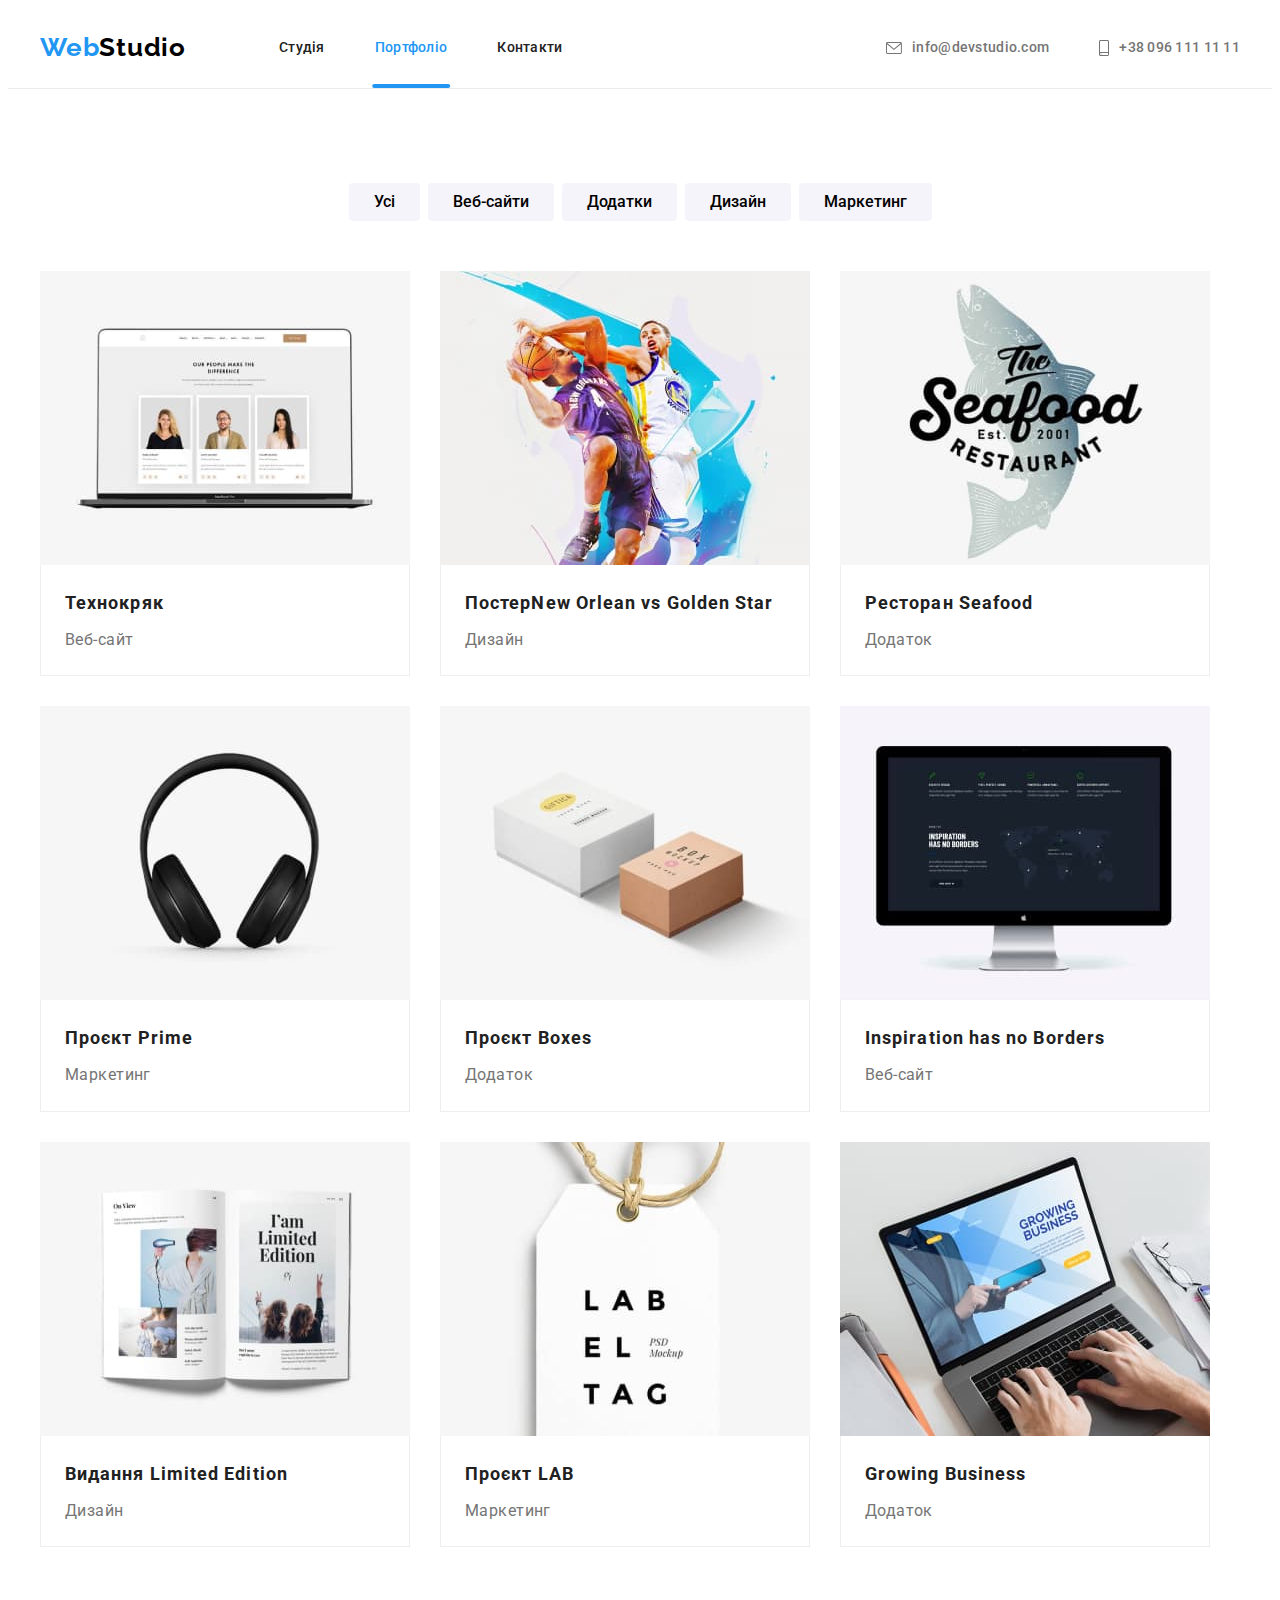
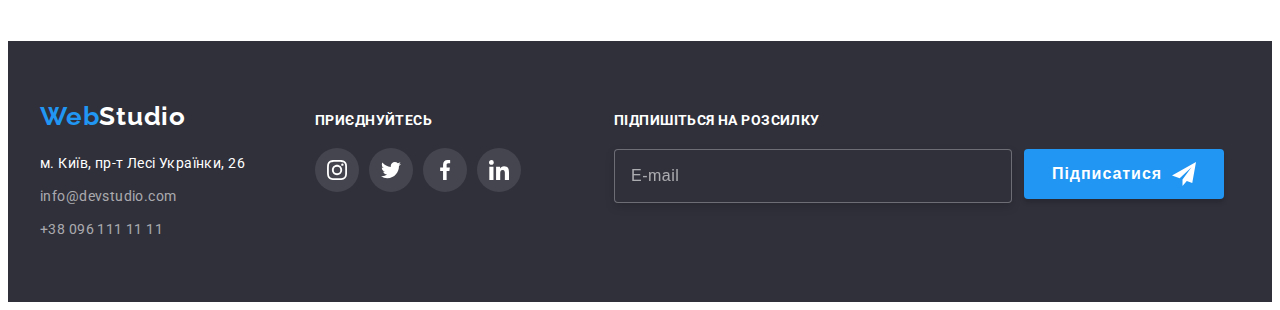
==== commit 0e97d8d0: "друга задача дз7" ====
--- a/portfolio.html
+++ b/portfolio.html
@@ -70,169 +70,166 @@
 		  </header>
 
 		<main>
-			<section class="section portfolio">
-				<div class="container container-portfolio">
+			<section class="portfolio section">
+				<div class="products container">
 					<h1 hidden>Наші продукти</h1>
-					<ul class="products list">
-						<li><button class="button btn-list" type="button">Усі</button></li>
-						<li><button class="button btn-list" type="button">Веб-сайти</button></li>
-						<li><button class="button btn-list" type="button">Додатки</button></li>
-						<li><button class="button btn-list" type="button">Дизайн</button></li>
-						<li><button class="button btn-list" type="button">Маркетинг</button></li>
+					<ul class="products__btns list">
+						<li><button class="products__btn-item button" type="button">Усі</button></li>
+						<li><button class="products__btn-item button" type="button">Веб-сайти</button></li>
+						<li><button class="products__btn-item button" type="button">Додатки</button></li>
+						<li><button class="products__btn-item button" type="button">Дизайн</button></li>
+						<li><button class="products__btn-item button" type="button">Маркетинг</button></li>
 					</ul>
 
-					<ul class="list projects">
-
-						<li class="project-item">
+					<ul class="products__list list">
+
+						<li class="products__item">
 							<div class="team-thumb">
 							<div class="overlay">
 								<p class="overlay-text">Ресурс пропонує комплексні пропозиції з різним рівнем функціоналу та сервісів. Все це дозволить відвідувачу отримати вичерпні відомості про компанію чи приватну особу.</p>
 							</div>
 							
-							<a class="link-project link" href="">
-								<img class="img-project" src="./img/portfolio1.jpg" alt="Три різні людини" height="294" >
-								</div>
-								<div class="item-project">
-									<h2 class="work-name">Технокряк</h2>
-									<p class="job">Веб-сайт</p>
-								</div>
-							</a>
-						</li>
-						<li class="project-item">
-							<div class="team-thumb">
-								<div class="overlay">
-									<p class="overlay-text">Ресурс пропонує комплексні пропозиції з різним рівнем функціоналу та сервісів. Все це дозволить відвідувачу отримати вичерпні відомості про компанію чи приватну особу.</p>
-								</div>
-
-							<a class="link-project link" href="">
-								<img class="img-project" src="./img/portfolio2.jpg" alt="Баскетбол" height="294" >
-							</div>
-								<div class="item-project">
-									<h2 class="work-name">
-										Постер
-										<span lang="en">New Orlean vs Golden Star</span>
-									</h2>
-									<p class="job">Дизайн</p>
-								</div>
-							</a>
-						</li>
-
-
-						<li class="project-item">
-							<div class="team-thumb">
-								<div class="overlay">
-									<p class="overlay-text">Ресурс пропонує комплексні пропозиції з різним рівнем функціоналу та сервісів. Все це дозволить відвідувачу отримати вичерпні відомості про компанію чи приватну особу.</p>
-								</div>
-							<a class="link-project link" href="">
-								<img class="img-project" src="./img/portfolio3.jpg" alt="Логотип ресторану" height="294" >
-							</div>
-								<div class="item-project">
-									<h2 class="work-name">
+							<a class="products__link link" href="">
+								<img class="products__img" src="./img/portfolio1.jpg" alt="Три різні людини" height="294" >
+								</div>
+								<div class="products__border">
+									<h2 class="products__name">Технокряк</h2>
+									<p class="products__description">Веб-сайт</p>
+								</div>
+							</a>
+						</li>
+						<li class="products__item">
+							<div class="team-thumb">
+								<div class="overlay">
+									<p class="overlay-text">Ресурс пропонує комплексні пропозиції з різним рівнем функціоналу та сервісів. Все це дозволить відвідувачу отримати вичерпні відомості про компанію чи приватну особу.</p>
+								</div>
+
+							<a class="products__link link" href="">
+								<img class="products__img" src="./img/portfolio2.jpg" alt="Баскетбол" height="294" >
+							</div>
+								<div class="products__border">
+									<h2 class="products__name">Постер<span lang="en">New Orlean vs Golden Star</span>
+									</h2>
+									<p class="products__description">Дизайн</p>
+								</div>
+							</a>
+						</li>
+
+
+						<li class="products__item">
+							<div class="team-thumb">
+								<div class="overlay">
+									<p class="overlay-text">Ресурс пропонує комплексні пропозиції з різним рівнем функціоналу та сервісів. Все це дозволить відвідувачу отримати вичерпні відомості про компанію чи приватну особу.</p>
+								</div>
+							<a class="products__link link" href="">
+								<img class="products__img" src="./img/portfolio3.jpg" alt="Логотип ресторану" height="294" >
+							</div>
+								<div class="products__border">
+									<h2 class="products__name">
 										Ресторан
 										<span lang="en">Seafood</span>
 									</h2>
-									<p class="job">Додаток</p>
-								</div>
-							</a>
-						</li>
-						<li class="project-item">
-							<div class="team-thumb">
-								<div class="overlay">
-									<p class="overlay-text">Ресурс пропонує комплексні пропозиції з різним рівнем функціоналу та сервісів. Все це дозволить відвідувачу отримати вичерпні відомості про компанію чи приватну особу.</p>
-								</div>
-							<a class="link-project link" href="">
-								<img class="img-project" src="./img/portfolio4.jpg" alt="Великі навушники" height="294" >
-							</div>
-								<div class="item-project">
-									<h2 class="work-name">
+									<p class="products__description">Додаток</p>
+								</div>
+							</a>
+						</li>
+						<li class="products__item">
+							<div class="team-thumb">
+								<div class="overlay">
+									<p class="overlay-text">Ресурс пропонує комплексні пропозиції з різним рівнем функціоналу та сервісів. Все це дозволить відвідувачу отримати вичерпні відомості про компанію чи приватну особу.</p>
+								</div>
+							<a class="products__link link" href="">
+								<img class="products__img" src="./img/portfolio4.jpg" alt="Великі навушники" height="294" >
+							</div>
+								<div class="products__border">
+									<h2 class="products__name">
 										Проєкт
 										<span lang="en">Prime</span>
 									</h2>
-									<p class="job">Маркетинг</p>
-								</div>
-							</a>
-						</li>
-						<li class="project-item">
-							<div class="team-thumb">
-								<div class="overlay">
-									<p class="overlay-text">Ресурс пропонує комплексні пропозиції з різним рівнем функціоналу та сервісів. Все це дозволить відвідувачу отримати вичерпні відомості про компанію чи приватну особу.</p>
-								</div>
-							<a class="link-project link" href="">
-								<img class="img-project" src="./img/portfolio5.jpg" alt="Коробки" height="294" >
-							</div>
-								<div class="item-project">
-									<h2 class="work-name">
+									<p class="products__description">Маркетинг</p>
+								</div>
+							</a>
+						</li>
+						<li class="products__item">
+							<div class="team-thumb">
+								<div class="overlay">
+									<p class="overlay-text">Ресурс пропонує комплексні пропозиції з різним рівнем функціоналу та сервісів. Все це дозволить відвідувачу отримати вичерпні відомості про компанію чи приватну особу.</p>
+								</div>
+							<a class="products__link link" href="">
+								<img class="products__img" src="./img/portfolio5.jpg" alt="Коробки" height="294" >
+							</div>
+								<div class="products__border">
+									<h2 class="products__name">
 										Проєкт
 										<span lang="en">Boxes</span>
 									</h2>
-									<p class="job">Додаток</p>
-								</div>
-							</a>
-						</li>
-						<li class="project-item">
-							<div class="team-thumb">
-								<div class="overlay">
-									<p class="overlay-text">Ресурс пропонує комплексні пропозиції з різним рівнем функціоналу та сервісів. Все це дозволить відвідувачу отримати вичерпні відомості про компанію чи приватну особу.</p>
-								</div>
-							<a class="link-project link" href="">
-								<img class="img-project" src="./img/portfolio6.jpg" alt="Комп'ютер" height="294" >
-							</div>
-								<div class="item-project">
-									<h2 class="work-name" lang="en">Inspiration has no Borders</h2>
-									<p class="job">Веб-сайт</p>
-								</div>
-							</a>
-						</li>
-						<li class="project-item">
-							<div class="team-thumb">
-								<div class="overlay">
-									<p class="overlay-text">Ресурс пропонує комплексні пропозиції з різним рівнем функціоналу та сервісів. Все це дозволить відвідувачу отримати вичерпні відомості про компанію чи приватну особу.</p>
-								</div>
-							<a class="link-project link" href="">
-								<img class="img-project" src="./img/portfolio7.jpg" alt="Журнал" height="294" >
-							</div>
-								<div class="item-project">
-									<h2 class="work-name">
+									<p class="products__description">Додаток</p>
+								</div>
+							</a>
+						</li>
+						<li class="products__item">
+							<div class="team-thumb">
+								<div class="overlay">
+									<p class="overlay-text">Ресурс пропонує комплексні пропозиції з різним рівнем функціоналу та сервісів. Все це дозволить відвідувачу отримати вичерпні відомості про компанію чи приватну особу.</p>
+								</div>
+							<a class="products__link link" href="">
+								<img class="products__img" src="./img/portfolio6.jpg" alt="Комп'ютер" height="294" >
+							</div>
+								<div class="products__border">
+									<h2 class="products__name" lang="en">Inspiration has no Borders</h2>
+									<p class="products__description">Веб-сайт</p>
+								</div>
+							</a>
+						</li>
+						<li class="products__item">
+							<div class="team-thumb">
+								<div class="overlay">
+									<p class="overlay-text">Ресурс пропонує комплексні пропозиції з різним рівнем функціоналу та сервісів. Все це дозволить відвідувачу отримати вичерпні відомості про компанію чи приватну особу.</p>
+								</div>
+							<a class="products__link link" href="">
+								<img class="products__img" src="./img/portfolio7.jpg" alt="Журнал" height="294" >
+							</div>
+								<div class="products__border">
+									<h2 class="products__name">
 										Видання
 										<span lang="en">Limited Edition</span>
 									</h2>
-									<p class="job">Дизайн</p>
-								</div>
-							</a>
-						</li>
-						<li class="project-item">
-							<div class="team-thumb">
-								<div class="overlay">
-									<p class="overlay-text">Ресурс пропонує комплексні пропозиції з різним рівнем функціоналу та сервісів. Все це дозволить відвідувачу отримати вичерпні відомості про компанію чи приватну особу.</p>
-								</div>
-							<a class="link-project link" href="">
-								<img class="img-project" src="./img/portfolio8.jpg" alt="Етикетка" height="294" >
-							</div>
-								<div class="item-project">
-									<h2 class="work-name">
+									<p class="products__description">Дизайн</p>
+								</div>
+							</a>
+						</li>
+						<li class="products__item">
+							<div class="team-thumb">
+								<div class="overlay">
+									<p class="overlay-text">Ресурс пропонує комплексні пропозиції з різним рівнем функціоналу та сервісів. Все це дозволить відвідувачу отримати вичерпні відомості про компанію чи приватну особу.</p>
+								</div>
+							<a class="products__link link" href="">
+								<img class="products__img" src="./img/portfolio8.jpg" alt="Етикетка" height="294" >
+							</div>
+								<div class="products__border">
+									<h2 class="products__name">
 										Проєкт
 										<span lang="en">LAB</span>
 									</h2>
-									<p class="job">Маркетинг</p>
-								</div>
-							</a>
-						</li>
-						<li class="project-item">
-							<div class="team-thumb">
-								<div class="overlay">
-									<p class="overlay-text">Ресурс пропонує комплексні пропозиції з різним рівнем функціоналу та сервісів. Все це дозволить відвідувачу отримати вичерпні відомості про компанію чи приватну особу.</p>
-								</div>
-							<a class="link-project link" href="">
-								<img class="img-project" src="./img/portfolio9.jpg" alt="Ноутбук" height="294" >
-							</div>
-								<div class="item-project">
-									<h2 class="work-name" lang="en">Growing Business</h2>
-									<p class="job">Додаток</p>
+									<p class="products__description">Маркетинг</p>
+								</div>
+							</a>
+						</li>
+						<li class="products__item">
+							<div class="team-thumb">
+								<div class="overlay">
+									<p class="overlay-text">Ресурс пропонує комплексні пропозиції з різним рівнем функціоналу та сервісів. Все це дозволить відвідувачу отримати вичерпні відомості про компанію чи приватну особу.</p>
+								</div>
+							<a class="products__link link" href="">
+								<img class="products__img" src="./img/portfolio9.jpg" alt="Ноутбук" height="294" >
+							</div>
+								<div class="products__border">
+									<h2 class="products__name" lang="en">Growing Business</h2>
+									<p class="products__description">Додаток</p>
 								
-							</a>
+							
 						</div>
-							
-
+					</a>
 						</li>
 					</ul>
 				</div>
@@ -271,18 +268,18 @@
 				</address>
 			  </div>
 	  
-			  <div class="contain-socials">
-				<strong class="section-title footer">ПРИЄДНУЙТЕСЬ</strong>
+			  <div class="networks-footer section">
+				<strong class="networks-title">ПРИЄДНУЙТЕСЬ</strong>
 				<ul class="networks list">
 				  <li class="networks__item">
 					<a
-					  class="networks__link footer link"
+					  class="networks__link footer link networks__link--bg-dark"
 					  href="https://instagram.com"
 					  target="_blank"
 					  rel="noopener noreferrer"
 					  aria-label="Instagram icon"
 					>
-					  <svg class="networks__icon" width="20" height="20">
+					  <svg class="networks__icon networks__icon--white" width="20" height="20">
 						<use href="./img/icon/icons.svg#icon-instagram"></use>
 					  </svg>
 					</a>
@@ -290,13 +287,13 @@
 	  
 				  <li class="networks__item">
 					<a
-					  class="networks__link footer link"
+					  class="networks__link footer link networks__link--bg-dark link"
 					  href=""
 					  target="_blank"
 					  rel="noopener noreferrer"
 					  aria-label="Twitter"
 					>
-					  <svg class="networks__icon" width="20" height="20">
+					  <svg class="networks__icon networks__icon--white" width="20" height="20">
 						<use href="./img/icon/icons.svg#icon-twitter"></use>
 					  </svg>
 					</a>
@@ -304,13 +301,13 @@
 	  
 				  <li class="networks__item">
 					<a
-					  class="networks__link footer link"
+					  class="networks__link link networks__link--bg-dark footer link"
 					  href=""
 					  target="_blank"
 					  rel="noopener noreferrer"
 					  aria-label="Facebook"
 					>
-					  <svg class="networks__icon" width="20" height="20">
+					  <svg class="networks__icon networks__icon--white" width="20" height="20">
 						<use href="./img/icon/icons.svg#icon-facebook"></use>
 					  </svg>
 					</a>
@@ -318,13 +315,13 @@
 	  
 				  <li class="networks__item">
 					<a
-					  class="networks__link footer link"
+					  class="networks__link link networks__link--bg-dark footer link"
 					  href=""
 					  target="_blank"
 					  rel="noopener noreferrer"
 					  aria-label="Linkedin"
 					>
-					  <svg class="networks__icon" width="20" height="20">
+					  <svg class="networks__icon networks__icon--white" width="20" height="20">
 						<use href="./img/icon/icons.svg#icon-linkedin"></use>
 					  </svg>
 					</a>
@@ -353,5 +350,6 @@
 			  </form>
 			</div>
 		  </footer>
+	  
 	</body>
 </html>
--- a/css/main.min.css
+++ b/css/main.min.css
@@ -1 +1 @@
-:root{--primary-text-color: #757575;--title-text-color: #212121;--link-color: #2196f3;--primary-bg-color: #ffffff;--secondary-bg-color: #2f303a;--third-bg-color: #f5f4fa;--logo-color: #000000}:root{--primary-text-color: #757575;--title-text-color: #212121;--link-color: #2196f3;--primary-bg-color: #ffffff;--secondary-bg-color: #2f303a;--third-bg-color: #f5f4fa;--logo-color: #000000}body{background:var(-primary-bg-color);color:var(--primary-text-color);font-family:"Roboto",sans-serif;font-size:14px;letter-spacing:.03em}.list{list-style:none;margin:0;padding:0;display:-webkit-box;display:-ms-flexbox;display:flex}h1,h2,h3,h4,h5,h6,p{margin:0}.link{text-decoration:none}.link:hover,.link:focus{color:var(--link-color)}img{display:block;max-width:100%;height:auto}.container{width:1200px;padding-left:15px;padding-right:15px;margin:0;margin-left:auto;margin-right:auto}.button{font-family:"Roboto";font-size:16px;border:0px;border-radius:4px;cursor:pointer}.hero{display:-webkit-box;display:-ms-flexbox;display:flex;-webkit-box-align:center;-ms-flex-align:center;align-items:center}.head{border-bottom:1px solid #ececec}.logo{display:block;font-family:"Raleway";font-weight:700;font-size:26px;line-height:1.19;letter-spacing:.03em;color:#2196f3}.logo--header{margin-right:93px;padding-top:24px;padding-bottom:25px}.logo__part{color:#000;-webkit-transition-duration:250ms;transition-duration:250ms;-webkit-transition-timing-function:cubic-bezier(0.4, 0, 0.2, 1);transition-timing-function:cubic-bezier(0.4, 0, 0.2, 1)}.logo:hover .logo__part,.logo:focus .logo__part{color:#2196f3}.logo--footer{padding-top:24px;padding-bottom:25px}.logo__part--white{color:#fff}.menu{-webkit-box-align:center;-ms-flex-align:center;align-items:center;gap:50px}.menu__item{position:relative}.menu__link{font-weight:500;line-height:1.14;letter-spacing:.02em;color:var(--title-text-color);-webkit-transition-duration:250ms;transition-duration:250ms;-webkit-transition-timing-function:cubic-bezier(0.4, 0, 0.2, 1);transition-timing-function:cubic-bezier(0.4, 0, 0.2, 1)}.current{color:var(--link-color)}.current::after{content:"";display:block;display:-webkit-box;display:-ms-flexbox;display:flex;-webkit-box-pack:center;-ms-flex-pack:center;justify-content:center;-webkit-box-align:center;-ms-flex-align:center;align-items:center;width:107%;left:50%;-webkit-transform:translateX(-50%);transform:translateX(-50%);height:4px;bottom:0;background:var(--link-color);border-radius:2px;position:absolute}.contacts{margin-left:auto;-webkit-transition-duration:250ms;transition-duration:250ms;-webkit-transition-timing-function:cubic-bezier(0.4, 0, 0.2, 1);transition-timing-function:cubic-bezier(0.4, 0, 0.2, 1)}.contacts__item:first-child{margin-right:50px}.contacts__link{display:-webkit-box;display:-ms-flexbox;display:flex;-webkit-box-align:center;-ms-flex-align:center;align-items:center;gap:10px;font-weight:500;line-height:1.14;letter-spacing:.02em;color:var(--primary-text-color)}.contacts:hover,.contacts:focus{color:var(--link-color)}.contacts__icon{fill:currentColor}.contacts__link,.menu__link{display:block;padding-top:32px;padding-bottom:32px}.slogan{margin:0 auto;max-width:1600px;background-repeat:no-repeat;background-color:var(--secondary-bg-color);background-image:-webkit-gradient(linear, left top, left bottom, from(rgba(47, 48, 58, 0.4)), to(rgba(47, 48, 58, 0.4))),url(../img/fon-img.jpg);background-image:linear-gradient(rgba(47, 48, 58, 0.4), rgba(47, 48, 58, 0.4)),url(../img/fon-img.jpg);padding-top:200px;padding-bottom:200px}.slogan__title{width:696px;font-weight:900;font-size:44px;line-height:1.36;text-align:center;letter-spacing:.06em;text-transform:uppercase;margin:auto;margin-bottom:30px;color:var(--primary-bg-color)}.btn-service{min-width:216px;min-height:50px;padding:10px 32px;font-weight:700;line-height:1.87;display:block;margin:auto;color:var(--primary-bg-color);background:var(--link-color);-webkit-transition-duration:250ms;transition-duration:250ms;-webkit-transition-timing-function:cubic-bezier(0.4, 0, 0.2, 1);transition-timing-function:cubic-bezier(0.4, 0, 0.2, 1)}.btn-service:focus,.btn-service:hover,.btn-service:active{-webkit-box-shadow:0px 4px 4px rgba(0,0,0,.15);box-shadow:0px 4px 4px rgba(0,0,0,.15)}.character{padding-top:94px;padding-bottom:94px}.character__list{display:-webkit-box;display:-ms-flexbox;display:flex;gap:30px}.character__wrapper{display:-webkit-box;display:-ms-flexbox;display:flex;-webkit-box-pack:center;-ms-flex-pack:center;justify-content:center;-webkit-box-align:center;-ms-flex-align:center;align-items:center;width:270px;height:120px;background-color:#f5f4fa;margin-bottom:30px}.character__icon{display:-webkit-box;display:-ms-flexbox;display:flex;-webkit-box-pack:center;-ms-flex-pack:center;justify-content:center;-webkit-box-align:center;-ms-flex-align:center;align-items:center}.character__text{width:271px}.section-title{font-size:36px;line-height:1.16;text-align:center;margin-bottom:50px;color:var(--title-text-color);margin-bottom:50px;text-align:center}.character__title{font-weight:700;font-size:14px;line-height:1.14;text-transform:uppercase;text-align:center;color:#212121;margin-bottom:10px}.character__text{line-height:1.71}.action{padding-bottom:94px}.section-title{font-size:36px;line-height:1.16;text-align:center;margin-bottom:50px}.action__list,.comand__list{gap:30px}.action__item{position:relative}.action__descrption{display:-webkit-box;display:-ms-flexbox;display:flex;-webkit-box-pack:center;-ms-flex-pack:center;justify-content:center;-webkit-box-align:center;-ms-flex-align:center;align-items:center;height:70px;font-weight:700;font-size:14px;line-height:1.14;letter-spacing:.03em;text-transform:uppercase;width:100%;color:var(--primary-bg-color);background-color:rgba(47,48,58,.8);position:absolute;bottom:0}.comand{background-color:var(--third-bg-color);padding-top:94px;padding-bottom:94px}.comand__item{background-color:var(--primary-bg-color);border:1px solid rgba(0,0,0,.12);border-radius:3px;-webkit-box-shadow:1px 1px 3px rgba(0,0,0,.12);box-shadow:1px 1px 3px rgba(0,0,0,.12)}.comand__member{padding-top:30px;padding-bottom:30px}.comand__name{color:#000;font-weight:500;font-size:16px;line-height:1.19;text-align:center;letter-spacing:.03em;margin-bottom:10px}.comand__position{font-weight:500;font-size:16px;line-height:1.19;text-align:center;letter-spacing:.03em;margin-bottom:16px}.networks{display:-webkit-box;display:-ms-flexbox;display:flex;-webkit-box-pack:center;-ms-flex-pack:center;justify-content:center;-webkit-box-align:center;-ms-flex-align:center;align-items:center;gap:10px}.networks__item{width:44px;height:44px}.networks__link{display:-webkit-box;display:-ms-flexbox;display:flex;-webkit-box-pack:center;-ms-flex-pack:center;justify-content:center;-webkit-box-align:center;-ms-flex-align:center;align-items:center;width:100%;height:100%;border-radius:50%;background-color:#fff;color:#afb1b8;-webkit-transition-duration:250ms;transition-duration:250ms;-webkit-transition-timing-function:cubic-bezier(0.4, 0, 0.2, 1);transition-timing-function:cubic-bezier(0.4, 0, 0.2, 1)}.networks__link:hover,.networks__link:focus{background-color:var(--link-color);color:#fff}.networks__icon{fill:currentColor}.customers{padding:94px 215px}.customers__list{display:-webkit-box;display:-ms-flexbox;display:flex;-webkit-box-align:center;-ms-flex-align:center;align-items:center;-webkit-box-pack:center;-ms-flex-pack:center;justify-content:center;gap:30px;color:#afb1b8}.customers__item{display:block;display:-webkit-box;display:-ms-flexbox;display:flex;width:170px;height:92px}.customers__link{display:-webkit-box;display:-ms-flexbox;display:flex;-webkit-box-pack:center;-ms-flex-pack:center;justify-content:center;-webkit-box-align:center;-ms-flex-align:center;align-items:center;width:100%;height:100%;width:170px;height:92px;align-items:center;justify-content:center;border:1px solid currentColor;border-radius:4px;color:#afb1b8}.customers__link:hover,.customers__link:focus{color:var(--link-color)}.customers__icon{display:-webkit-box;display:-ms-flexbox;display:flex;-webkit-box-align:center;-ms-flex-align:center;align-items:center;-webkit-box-pack:center;-ms-flex-pack:center;justify-content:center;fill:currentColor;-webkit-transition-duration:250ms;transition-duration:250ms;-webkit-transition-timing-function:cubic-bezier(0.4, 0, 0.2, 1);transition-timing-function:cubic-bezier(0.4, 0, 0.2, 1)}.contain-contacts{margin-right:70px}.list-footer{display:inline}.studio{color:var(--primary-bg-color)}.work{font-size:16px;line-height:1.19;text-align:center;letter-spacing:.03em}.footer-section{padding-top:60px;padding-bottom:60px;background:var(--secondary-bg-color)}.maps.link,.contact-footer{display:block;line-height:1.71;font-weight:normal;font-style:normal}.maps.link{color:var(--primary-bg-color);-webkit-transition-duration:250ms;transition-duration:250ms;-webkit-transition-timing-function:cubic-bezier(0.4, 0, 0.2, 1);transition-timing-function:cubic-bezier(0.4, 0, 0.2, 1)}.contact-footer.link{color:rgba(255,255,255,.6);-webkit-transition-duration:250ms;transition-duration:250ms;-webkit-transition-timing-function:cubic-bezier(0.4, 0, 0.2, 1);transition-timing-function:cubic-bezier(0.4, 0, 0.2, 1)}.contact-footer.link:hover,.contact-footer.link:focus,.maps.link:hover,.maps.link:focus{color:var(--link-color)}.footer-item:not(:last-child){margin-bottom:9px}.container.footer{display:-webkit-box;display:-ms-flexbox;display:flex;-webkit-box-align:baseline;-ms-flex-align:baseline;align-items:baseline}.section-title.footer{font-style:bold;font-size:14px;margin-bottom:20px;color:#fff}.contain-socials{display:-webkit-box;display:-ms-flexbox;display:flex;-webkit-box-orient:vertical;-webkit-box-direction:normal;-ms-flex-direction:column;flex-direction:column}.socials-link.footer{background-color:rgba(255,255,255,.1);color:#fff}.socials-link{-webkit-transition-duration:250ms;transition-duration:250ms;-webkit-transition-timing-function:cubic-bezier(0.4, 0, 0.2, 1);transition-timing-function:cubic-bezier(0.4, 0, 0.2, 1)}.socials-link:hover,.socials-link:focus{background-color:var(--link-color);color:#fff}.socials-icon{fill:currentColor}.contain-socials{margin-right:auto}.text-label{font-weight:700;font-size:14px;line-height:1.14;letter-spacing:.03em;text-transform:uppercase;color:#fff;margin-bottom:20px}.foot-group{display:-webkit-box;display:-ms-flexbox;display:flex;gap:12px}.input-email{color:#fff;font-size:18px;line-height:1.25;letter-spacing:.03em;height:50px;width:378px;background-color:var(--secondary-bg-color);border:1px solid rgba(255,255,255,.3);-webkit-filter:drop-shadow(0px 4px 4px rgba(0, 0, 0, 0.15));filter:drop-shadow(0px 4px 4px rgba(0, 0, 0, 0.15));border-radius:4px;padding-left:16px}.input-email::-webkit-input-placeholder{font-size:16px;line-height:1.25;letter-spacing:.03em;color:rgba(255,255,255,.6)}.input-email::-moz-placeholder{font-size:16px;line-height:1.25;letter-spacing:.03em;color:rgba(255,255,255,.6)}.input-email:-ms-input-placeholder{font-size:16px;line-height:1.25;letter-spacing:.03em;color:rgba(255,255,255,.6)}.input-email::-ms-input-placeholder{font-size:16px;line-height:1.25;letter-spacing:.03em;color:rgba(255,255,255,.6)}.input-email::placeholder{font-size:16px;line-height:1.25;letter-spacing:.03em;color:rgba(255,255,255,.6)}.btn-footer{display:-webkit-box;display:-ms-flexbox;display:flex;-webkit-box-pack:center;-ms-flex-pack:center;justify-content:center;font-weight:700;font-size:16px;line-height:1.88;-webkit-box-align:center;-ms-flex-align:center;align-items:center;text-align:center;letter-spacing:.06em;height:50px;width:200px;gap:10px;border:none;-webkit-box-shadow:0px 4px 4px rgba(0,0,0,.15);box-shadow:0px 4px 4px rgba(0,0,0,.15);border-radius:4px;color:var(--primary-bg-color);background-color:var(--link-color)}.btn-icon{fill:#fff}.contain-socials{margin-right:auto}.text-label{font-weight:700;font-size:14px;line-height:1.14;letter-spacing:.03em;text-transform:uppercase;color:#fff;margin-bottom:20px}.foot-group{display:-webkit-box;display:-ms-flexbox;display:flex;gap:12px}.input-email{color:#fff;font-size:18px;line-height:1.25;letter-spacing:.03em;height:50px;width:378px;background-color:var(--secondary-bg-color);border:1px solid rgba(255,255,255,.3);-webkit-filter:drop-shadow(0px 4px 4px rgba(0, 0, 0, 0.15));filter:drop-shadow(0px 4px 4px rgba(0, 0, 0, 0.15));border-radius:4px;padding-left:16px}.input-email::-webkit-input-placeholder{font-size:16px;line-height:1.25;letter-spacing:.03em;color:rgba(255,255,255,.6)}.input-email::-moz-placeholder{font-size:16px;line-height:1.25;letter-spacing:.03em;color:rgba(255,255,255,.6)}.input-email:-ms-input-placeholder{font-size:16px;line-height:1.25;letter-spacing:.03em;color:rgba(255,255,255,.6)}.input-email::-ms-input-placeholder{font-size:16px;line-height:1.25;letter-spacing:.03em;color:rgba(255,255,255,.6)}.input-email::placeholder{font-size:16px;line-height:1.25;letter-spacing:.03em;color:rgba(255,255,255,.6)}.btn-footer{display:-webkit-box;display:-ms-flexbox;display:flex;-webkit-box-pack:center;-ms-flex-pack:center;justify-content:center;font-weight:700;font-size:16px;line-height:1.88;-webkit-box-align:center;-ms-flex-align:center;align-items:center;text-align:center;letter-spacing:.06em;height:50px;width:200px;gap:10px;border:none;-webkit-box-shadow:0px 4px 4px rgba(0,0,0,.15);box-shadow:0px 4px 4px rgba(0,0,0,.15);border-radius:4px;color:var(--primary-bg-color);background-color:var(--link-color)}.btn-icon{fill:#fff}.backdrop{position:fixed;top:0;left:0;width:100%;height:100%;background-color:rgba(0,0,0,.2);-webkit-transition:opacity 250ms linear,visibility 250ms linear;transition:opacity 250ms linear,visibility 250ms linear;-webkit-transition-timing-function:cubic-bezier(0.4, 0, 0.2, 1);transition-timing-function:cubic-bezier(0.4, 0, 0.2, 1)}.backdrop.is-hidden{opacity:0;visibility:hidden;pointer-events:none}.backdrop.is-hidden .modal{opacity:0;-webkit-transform:translateX(-70%) translateY(-50%);transform:translateX(-70%) translateY(-50%)}.modal{position:absolute;top:50%;left:50%;-webkit-transform:translateX(-50%) translateY(-50%);transform:translateX(-50%) translateY(-50%);width:528px;height:581px;background:#fff;-webkit-box-shadow:0px 1px 3px rgba(0,0,0,.12),0px 1px 1px rgba(0,0,0,.14),0px 2px 1px rgba(0,0,0,.2);box-shadow:0px 1px 3px rgba(0,0,0,.12),0px 1px 1px rgba(0,0,0,.14),0px 2px 1px rgba(0,0,0,.2);border-radius:4px;-webkit-transition:opacity 250ms,-webkit-transform 250ms;transition:opacity 250ms,-webkit-transform 250ms;transition:transform 250ms,opacity 250ms;transition:transform 250ms,opacity 250ms,-webkit-transform 250ms;-webkit-transition-timing-function:cubic-bezier(0.4, 0, 0.2, 1);transition-timing-function:cubic-bezier(0.4, 0, 0.2, 1)}.modal-btn{display:-webkit-inline-box;display:-ms-inline-flexbox;display:inline-flex;-webkit-box-align:center;-ms-flex-align:center;align-items:center;position:absolute;-webkit-box-pack:center;-ms-flex-pack:center;justify-content:center;padding:0;width:30px;height:30px;border-radius:50%;background:#fff;border:1px solid rgba(0,0,0,.1);margin-top:8px;margin-right:8px;right:0;cursor:pointer}.modal-icon{fill:#000;-webkit-transition:fill 250ms;transition:fill 250ms;-webkit-transition-timing-function:cubic-bezier(0.4, 0, 0.2, 1);transition-timing-function:cubic-bezier(0.4, 0, 0.2, 1)}.modal-btn:hover>.modal-icon,.modal-btn:focus>.modal-icon{fill:var(--link-color)}.modal-form{padding:40px}.modal-label{display:block;font-weight:700;font-size:20px;line-height:1.15;text-align:center;letter-spacing:.03em;color:#212121;margin-bottom:12px}.modal-form-grop{display:-webkit-box;display:-ms-flexbox;display:flex;-webkit-box-orient:vertical;-webkit-box-direction:normal;-ms-flex-flow:column;flex-flow:column}.modal-form-label{display:block;display:-webkit-box;display:-ms-flexbox;display:flex;font-size:12px;line-height:1.17;letter-spacing:.03em;margin-bottom:4px}.modal-form-massage,.modal-form-field{border:1px solid rgba(33,33,33,.2);border-radius:4px}.modal-form-field{height:40px;width:100%;padding-left:42px;padding-right:42px;outline:1px solid rgba(0,0,0,0);-webkit-transition:outline 250ms;transition:outline 250ms;outline-offset:-1px}.modal-form-field,.modal-form-massage{font-size:16px;line-height:1.17;letter-spacing:.04em}.modal-form-wrapper{margin-bottom:10px;position:relative}.modal-form-field:focus{outline-color:var(--link-color);cursor:pointer}.modal-form-field:focus+.modal-form-icon{fill:var(--link-color)}.modal-form-icon{position:absolute;color:#212121;top:50%;left:12px;-webkit-transform:translateY(-50%);transform:translateY(-50%);-ms-flex-line-pack:center;align-content:center;-webkit-transition:fill 250ms;transition:fill 250ms;-webkit-transition-timing-function:cubic-bezier(0.4, 0, 0.2, 1);transition-timing-function:cubic-bezier(0.4, 0, 0.2, 1)}.modal-form-agreement-link{color:var(--link-color);text-underline-offset:1px}.modal-form-massage{display:block;height:120px;resize:none;outline:1px solid rgba(0,0,0,0);-webkit-transition:outline 250ms;transition:outline 250ms;-webkit-transition-timing-function:cubic-bezier(0.4, 0, 0.2, 1);transition-timing-function:cubic-bezier(0.4, 0, 0.2, 1);outline-offset:-1px;padding-top:12px;padding-right:16px;padding-bottom:12px;padding-left:16px}.modal-form-massage::-webkit-input-placeholder{font-size:12px;line-height:1.17;letter-spacing:.01em;color:rgba(117,117,117,.5)}.modal-form-massage::-moz-placeholder{font-size:12px;line-height:1.17;letter-spacing:.01em;color:rgba(117,117,117,.5)}.modal-form-massage:-ms-input-placeholder{font-size:12px;line-height:1.17;letter-spacing:.01em;color:rgba(117,117,117,.5)}.modal-form-massage::-ms-input-placeholder{font-size:12px;line-height:1.17;letter-spacing:.01em;color:rgba(117,117,117,.5)}.modal-form-massage::placeholder{font-size:12px;line-height:1.17;letter-spacing:.01em;color:rgba(117,117,117,.5)}.modal-form-grop{margin-bottom:20px}.modal-form-massage:focus{outline-color:var(--link-color);cursor:pointer}.modal-form-massage::-webkit-input-placeholder{color:rgba(117,117,117,.5)}.modal-form-massage::-moz-placeholder{color:rgba(117,117,117,.5)}.modal-form-massage:-ms-input-placeholder{color:rgba(117,117,117,.5)}.modal-form-massage::-ms-input-placeholder{color:rgba(117,117,117,.5)}.modal-form-massage::placeholder{color:rgba(117,117,117,.5)}.modal-form-agreement{display:-webkit-box;display:-ms-flexbox;display:flex;-webkit-box-align:center;-ms-flex-align:center;align-items:center;-webkit-box-pack:center;-ms-flex-pack:center;justify-content:center;margin-bottom:30px;gap:7px}.modal-form-agreement-desc{font-weight:400;font-size:14px;line-height:1.71;letter-spacing:.03em;-webkit-user-select:none;-moz-user-select:none;-ms-user-select:none;user-select:none}.modal-form-btn{font-weight:700;font-size:16px;line-height:1.88;letter-spacing:.06em;color:var(--primary-bg-color);border:none;background:var(--link-color);-webkit-box-shadow:0px 4px 4px rgba(0,0,0,.15);box-shadow:0px 4px 4px rgba(0,0,0,.15);border-radius:4px;padding:10px 52px;display:block;margin:auto;-webkit-transition:background-color 250ms;transition:background-color 250ms;-webkit-transition-timing-function:cubic-bezier(0.4, 0, 0.2, 1);transition-timing-function:cubic-bezier(0.4, 0, 0.2, 1)}.modal-form-btn:hover,.modal-form-btn:focus{background-color:#188ce8}.modal-form-checkbox{-webkit-appearance:none;-moz-appearance:none;appearance:none;width:16px;height:15px;border:2px solid #212121;border-radius:2px;background-position:center;background-repeat:no-repeat;background-size:0}.modal-form-checkbox:checked{background-color:var(--link-color);border:none;background-image:url("data:image/svg+xml,%3Csvg width='13' height='10' viewBox='0 0 13 10' fill='none' xmlns='http://www.w3.org/2000/svg'%3E%3Cpath d='M1.95703 4.75166L1.88825 4.68604L1.81923 4.75141L0.93123 5.59258L0.854858 5.66492L0.930974 5.73753L4.42671 9.07236L4.49574 9.1382L4.56476 9.07236L12.069 1.91352L12.1449 1.84116L12.069 1.76881L11.1873 0.927644L11.1183 0.861826L11.0493 0.927611L4.49577 7.17353L1.95703 4.75166Z' fill='white' stroke='white' stroke-width='0.2'/%3E%3C/svg%3E%0A");background-size:11px 8px;-webkit-transition:background-size 250ms,background-color 250ms;transition:background-size 250ms,background-color 250ms;-webkit-transition-timing-function:cubic-bezier(0.4, 0, 0.2, 1);transition-timing-function:cubic-bezier(0.4, 0, 0.2, 1)}.list.projects{margin-right:0}.btn-list{padding:6px 22px;font-weight:500;line-height:1.62;background:var(--third-bg-color);color:var(title-text-color);-webkit-transition-duration:250ms;transition-duration:250ms;-webkit-transition-timing-function:cubic-bezier(0.4, 0, 0.2, 1);transition-timing-function:cubic-bezier(0.4, 0, 0.2, 1)}.btn-list:first-child{padding-left:25px;padding-right:25px}.btn-list:focus,.btn-list:hover,.btn-list:active{color:var(--primary-bg-color);background:var(--link-color);-webkit-box-shadow:0px 2px 2px rgba(0,0,0,.12);box-shadow:0px 2px 2px rgba(0,0,0,.12);-webkit-box-shadow:0px 1px 2px rgba(0,0,0,.08);box-shadow:0px 1px 2px rgba(0,0,0,.08);-webkit-box-shadow:0px 3px 1px rgba(0,0,0,.1);box-shadow:0px 3px 1px rgba(0,0,0,.1)}.products.list{gap:8px;-webkit-box-pack:center;-ms-flex-pack:center;justify-content:center;margin-bottom:50px}.section.portfolio{padding-top:94px;padding-bottom:94px}.list.projects{display:block;display:-webkit-box;display:-ms-flexbox;display:flex;-ms-flex-wrap:wrap;flex-wrap:wrap;gap:30px}.project-item{max-width:370px;-ms-flex-preferred-size:calc((100% - 90px)/3);flex-basis:calc((100% - 90px)/3);-webkit-transition-duration:250ms;transition-duration:250ms;-webkit-transition-timing-function:cubic-bezier(0.4, 0, 0.2, 1);transition-timing-function:cubic-bezier(0.4, 0, 0.2, 1)}.team-thumb{position:relative;overflow:hidden}.overlay{position:absolute;width:100%;height:100%;top:0;left:0;background-color:rgba(33,150,243,.9);-webkit-transform:translateY(100%);transform:translateY(100%);-webkit-transition:-webkit-transform 250ms;transition:-webkit-transform 250ms;transition:transform 250ms;transition:transform 250ms, -webkit-transform 250ms}.overlay-text{display:-webkit-box;display:-ms-flexbox;display:flex;-webkit-box-align:center;-ms-flex-align:center;align-items:center;padding:63px 24px;font-size:18px;line-height:28px;letter-spacing:.03em;color:#fff}.project-item:hover .overlay{-webkit-transform:translateY(0);transform:translateY(0)}.link-project{display:block;-webkit-transition-duration:250ms;transition-duration:250ms;-webkit-transition-timing-function:cubic-bezier(0.4, 0, 0.2, 1);transition-timing-function:cubic-bezier(0.4, 0, 0.2, 1)}.link-project:hover{-webkit-box-shadow:0px 1px 1px rgba(0,0,0,.12),0px 4px 4px rgba(0,0,0,.06),1px 4px 6px rgba(0,0,0,.16);box-shadow:0px 1px 1px rgba(0,0,0,.12),0px 4px 4px rgba(0,0,0,.06),1px 4px 6px rgba(0,0,0,.16)}.item-project{padding:20px 24px;border-right:1px solid #eee;border-bottom:1px solid #eee;border-left:1px solid #eee}.work-name{font-size:18px;line-height:2;letter-spacing:.06em;margin-bottom:4px;color:var(--title-text-color)}.job{font-size:16px;line-height:1.9;color:#757575}/*# sourceMappingURL=main.min.css.map */+:root{--primary-text-color: #757575;--title-text-color: #212121;--link-color: #2196f3;--primary-bg-color: #ffffff;--secondary-bg-color: #2f303a;--third-bg-color: #f5f4fa;--logo-color: #000000}.products__link,.products__item,.products__btn-item,.modal-form-btn,.socials-link,.contact-footer.link,.maps.link,.customers__icon,.networks__link,.btn-service,.contacts,.menu__link,.logo__part{-webkit-transition-duration:250ms;transition-duration:250ms;-webkit-transition-timing-function:cubic-bezier(0.4, 0, 0.2, 1);transition-timing-function:cubic-bezier(0.4, 0, 0.2, 1)}body{background:var(-primary-bg-color);color:var(--primary-text-color);font-family:"Roboto",sans-serif;font-size:14px;letter-spacing:.03em}.list{list-style:none;margin:0;padding:0;display:-webkit-box;display:-ms-flexbox;display:flex}h1,h2,h3,h4,h5,h6,p{margin:0}.link{text-decoration:none}.link:hover,.link:focus{color:var(--link-color)}img{display:block;max-width:100%;height:auto}.container{width:1200px;padding-left:15px;padding-right:15px;margin:0;margin-left:auto;margin-right:auto}.button{font-family:"Roboto";font-size:16px;border:0px;border-radius:4px;cursor:pointer}.hero{display:-webkit-box;display:-ms-flexbox;display:flex;-webkit-box-align:center;-ms-flex-align:center;align-items:center}.head{border-bottom:1px solid #ececec}.logo{display:block;font-family:"Raleway";font-weight:700;font-size:26px;line-height:1.19;letter-spacing:.03em;color:#2196f3}.logo--header{margin-right:93px;padding-top:24px;padding-bottom:25px}.logo__part{color:#000}.logo:hover .logo__part,.logo:focus .logo__part{color:#2196f3}.logo--footer{margin-bottom:20px}.logo__part--white{color:#fff}.menu{-webkit-box-align:center;-ms-flex-align:center;align-items:center;gap:50px}.menu__item{position:relative}.menu__link{display:block;font-weight:500;line-height:1.14;letter-spacing:.02em;color:var(--title-text-color)}.current{color:var(--link-color)}.current::after{content:"";display:block;display:-webkit-box;display:-ms-flexbox;display:flex;-webkit-box-pack:center;-ms-flex-pack:center;justify-content:center;-webkit-box-align:center;-ms-flex-align:center;align-items:center;width:107%;left:50%;-webkit-transform:translateX(-50%);transform:translateX(-50%);height:4px;bottom:0;background:var(--link-color);border-radius:2px;position:absolute}.contacts{margin-left:auto}.contacts__item:first-child{margin-right:50px}.contacts__link{display:-webkit-box;display:-ms-flexbox;display:flex;-webkit-box-align:center;-ms-flex-align:center;align-items:center;gap:10px;font-weight:500;line-height:1.14;letter-spacing:.02em;color:var(--primary-text-color)}.contacts:hover,.contacts:focus{color:var(--link-color)}.contacts__icon{fill:currentColor}.contacts__link,.menu__link{padding-top:32px;padding-bottom:32px}.slogan{margin:0 auto;max-width:1600px;background-repeat:no-repeat;background-color:var(--secondary-bg-color);background-image:-webkit-gradient(linear, left top, left bottom, from(rgba(47, 48, 58, 0.4)), to(rgba(47, 48, 58, 0.4))),url(../img/fon-img.jpg);background-image:linear-gradient(rgba(47, 48, 58, 0.4), rgba(47, 48, 58, 0.4)),url(../img/fon-img.jpg);padding-top:200px;padding-bottom:200px}.slogan__title{width:696px;font-weight:900;font-size:44px;line-height:1.36;text-align:center;letter-spacing:.06em;text-transform:uppercase;margin:auto;margin-bottom:30px;color:var(--primary-bg-color)}.btn-service{min-width:216px;min-height:50px;padding:10px 32px;font-weight:700;line-height:1.87;display:block;margin:auto;color:var(--primary-bg-color);background:var(--link-color)}.btn-service:focus,.btn-service:hover,.btn-service:active{-webkit-box-shadow:0px 4px 4px rgba(0,0,0,.15);box-shadow:0px 4px 4px rgba(0,0,0,.15)}.character{padding-top:94px;padding-bottom:94px}.character__list{display:-webkit-box;display:-ms-flexbox;display:flex;gap:30px}.character__wrapper{display:-webkit-box;display:-ms-flexbox;display:flex;-webkit-box-pack:center;-ms-flex-pack:center;justify-content:center;-webkit-box-align:center;-ms-flex-align:center;align-items:center;width:270px;height:120px;background-color:#f5f4fa;margin-bottom:30px}.character__icon{display:-webkit-box;display:-ms-flexbox;display:flex;-webkit-box-pack:center;-ms-flex-pack:center;justify-content:center;-webkit-box-align:center;-ms-flex-align:center;align-items:center}.character__text{width:271px}.character__title{font-weight:700;font-size:14px;line-height:1.14;text-transform:uppercase;color:#212121;margin-bottom:10px}.character__text{line-height:1.71}.action{padding-bottom:94px}.section-title{font-size:36px;line-height:1.16;text-align:center;margin-bottom:50px;color:#212121}.action__list,.comand__list{gap:30px}.action__item{position:relative}.action__descrption{display:-webkit-box;display:-ms-flexbox;display:flex;-webkit-box-pack:center;-ms-flex-pack:center;justify-content:center;-webkit-box-align:center;-ms-flex-align:center;align-items:center;height:70px;font-weight:700;font-size:14px;line-height:1.14;letter-spacing:.03em;text-transform:uppercase;width:100%;color:var(--primary-bg-color);background-color:rgba(47,48,58,.8);position:absolute;bottom:0}.comand{background-color:var(--third-bg-color);padding-top:94px;padding-bottom:94px}.comand__item{background-color:var(--primary-bg-color);border:1px solid rgba(0,0,0,.12);border-radius:3px;-webkit-box-shadow:1px 1px 3px rgba(0,0,0,.12);box-shadow:1px 1px 3px rgba(0,0,0,.12)}.comand__member{padding-top:30px;padding-bottom:30px}.comand__name{color:#000;font-weight:500;font-size:16px;line-height:1.19;text-align:center;letter-spacing:.03em;margin-bottom:10px}.comand__position{font-weight:400;font-size:16px;line-height:1.19;text-align:center;letter-spacing:.03em;margin-bottom:16px}.networks{display:-webkit-box;display:-ms-flexbox;display:flex;-webkit-box-pack:center;-ms-flex-pack:center;justify-content:center;-webkit-box-align:center;-ms-flex-align:center;align-items:center;gap:10px}.networks__item{width:44px;height:44px}.networks__link{display:-webkit-box;display:-ms-flexbox;display:flex;-webkit-box-pack:center;-ms-flex-pack:center;justify-content:center;-webkit-box-align:center;-ms-flex-align:center;align-items:center;width:100%;height:100%;border-radius:50%;background-color:#fff;color:#afb1b8}.networks__link:hover,.networks__link:focus{background-color:var(--link-color);color:#fff}.networks__icon{fill:currentColor}.customers{padding:94px 215px}.customers__list{display:-webkit-box;display:-ms-flexbox;display:flex;-webkit-box-align:center;-ms-flex-align:center;align-items:center;-webkit-box-pack:center;-ms-flex-pack:center;justify-content:center;gap:30px;color:#afb1b8}.customers__item{display:block;display:-webkit-box;display:-ms-flexbox;display:flex;width:170px;height:92px}.customers__link{display:-webkit-box;display:-ms-flexbox;display:flex;-webkit-box-pack:center;-ms-flex-pack:center;justify-content:center;-webkit-box-align:center;-ms-flex-align:center;align-items:center;width:100%;height:100%;width:170px;height:92px;align-items:center;justify-content:center;border:1px solid currentColor;border-radius:4px;color:#afb1b8}.customers__link:hover,.customers__link:focus{color:var(--link-color)}.customers__icon{display:-webkit-box;display:-ms-flexbox;display:flex;-webkit-box-align:center;-ms-flex-align:center;align-items:center;-webkit-box-pack:center;-ms-flex-pack:center;justify-content:center;fill:currentColor}.contain-contacts{margin-right:70px}.list-footer{display:inline}.studio{color:var(--primary-bg-color)}.work{font-size:16px;line-height:1.19;text-align:center;letter-spacing:.03em}.footer-section{padding-top:60px;padding-bottom:60px;background:var(--secondary-bg-color)}.maps.link,.contact-footer{display:block;line-height:1.71;font-weight:normal;font-style:normal}.maps.link{color:var(--primary-bg-color)}.contact-footer.link{color:rgba(255,255,255,.6)}.contact-footer.link:hover,.contact-footer.link:focus,.maps.link:hover,.maps.link:focus{color:var(--link-color)}.footer-item:not(:last-child){margin-bottom:9px}.container.footer{display:-webkit-box;display:-ms-flexbox;display:flex;-webkit-box-align:baseline;-ms-flex-align:baseline;align-items:baseline}.networks-footer{margin-right:93px}.networks-title{display:-webkit-box;display:-ms-flexbox;display:flex;font-weight:700;font-style:bold;font-size:14px;margin-bottom:20px;color:#fff;margin-bottom:20px}.contain-socials{display:-webkit-box;display:-ms-flexbox;display:flex;-webkit-box-orient:vertical;-webkit-box-direction:normal;-ms-flex-direction:column;flex-direction:column}.socials-link.footer{background-color:rgba(255,255,255,.1);color:#fff}.socials-link:hover,.socials-link:focus{background-color:var(--link-color);color:#fff}.socials-icon{fill:currentColor}.networks__link--bg-dark{background-color:rgba(255,255,255,.1)}.networks__icon--white{fill:#fff}.contain-socials{margin-right:auto}.text-label{font-weight:700;font-size:14px;line-height:1.14;letter-spacing:.03em;text-transform:uppercase;color:#fff;margin-bottom:20px}.foot-group{display:-webkit-box;display:-ms-flexbox;display:flex;gap:12px}.input-email{color:#fff;font-size:18px;line-height:1.25;letter-spacing:.03em;height:50px;width:378px;background-color:var(--secondary-bg-color);border:1px solid rgba(255,255,255,.3);-webkit-filter:drop-shadow(0px 4px 4px rgba(0, 0, 0, 0.15));filter:drop-shadow(0px 4px 4px rgba(0, 0, 0, 0.15));border-radius:4px;padding-left:16px}.input-email::-webkit-input-placeholder{font-size:16px;line-height:1.25;letter-spacing:.03em;color:rgba(255,255,255,.6)}.input-email::-moz-placeholder{font-size:16px;line-height:1.25;letter-spacing:.03em;color:rgba(255,255,255,.6)}.input-email:-ms-input-placeholder{font-size:16px;line-height:1.25;letter-spacing:.03em;color:rgba(255,255,255,.6)}.input-email::-ms-input-placeholder{font-size:16px;line-height:1.25;letter-spacing:.03em;color:rgba(255,255,255,.6)}.input-email::placeholder{font-size:16px;line-height:1.25;letter-spacing:.03em;color:rgba(255,255,255,.6)}.btn-footer{display:-webkit-box;display:-ms-flexbox;display:flex;-webkit-box-pack:center;-ms-flex-pack:center;justify-content:center;font-weight:700;font-size:16px;line-height:1.88;-webkit-box-align:center;-ms-flex-align:center;align-items:center;text-align:center;letter-spacing:.06em;height:50px;width:200px;gap:10px;border:none;-webkit-box-shadow:0px 4px 4px rgba(0,0,0,.15);box-shadow:0px 4px 4px rgba(0,0,0,.15);border-radius:4px;color:var(--primary-bg-color);background-color:var(--link-color)}.btn-icon{fill:#fff}.contain-socials{margin-right:auto}.text-label{font-weight:700;font-size:14px;line-height:1.14;letter-spacing:.03em;text-transform:uppercase;color:#fff;margin-bottom:20px}.foot-group{display:-webkit-box;display:-ms-flexbox;display:flex;gap:12px}.input-email{color:#fff;font-size:18px;line-height:1.25;letter-spacing:.03em;height:50px;width:378px;background-color:var(--secondary-bg-color);border:1px solid rgba(255,255,255,.3);-webkit-filter:drop-shadow(0px 4px 4px rgba(0, 0, 0, 0.15));filter:drop-shadow(0px 4px 4px rgba(0, 0, 0, 0.15));border-radius:4px;padding-left:16px}.input-email::-webkit-input-placeholder{font-size:16px;line-height:1.25;letter-spacing:.03em;color:rgba(255,255,255,.6)}.input-email::-moz-placeholder{font-size:16px;line-height:1.25;letter-spacing:.03em;color:rgba(255,255,255,.6)}.input-email:-ms-input-placeholder{font-size:16px;line-height:1.25;letter-spacing:.03em;color:rgba(255,255,255,.6)}.input-email::-ms-input-placeholder{font-size:16px;line-height:1.25;letter-spacing:.03em;color:rgba(255,255,255,.6)}.input-email::placeholder{font-size:16px;line-height:1.25;letter-spacing:.03em;color:rgba(255,255,255,.6)}.btn-footer{display:-webkit-box;display:-ms-flexbox;display:flex;-webkit-box-pack:center;-ms-flex-pack:center;justify-content:center;font-weight:700;font-size:16px;line-height:1.88;-webkit-box-align:center;-ms-flex-align:center;align-items:center;text-align:center;letter-spacing:.06em;height:50px;width:200px;gap:10px;border:none;-webkit-box-shadow:0px 4px 4px rgba(0,0,0,.15);box-shadow:0px 4px 4px rgba(0,0,0,.15);border-radius:4px;color:var(--primary-bg-color);background-color:var(--link-color)}.btn-icon{fill:#fff}.backdrop{position:fixed;top:0;left:0;width:100%;height:100%;background-color:rgba(0,0,0,.2);-webkit-transition:opacity 250ms linear,visibility 250ms linear;transition:opacity 250ms linear,visibility 250ms linear;-webkit-transition-timing-function:cubic-bezier(0.4, 0, 0.2, 1);transition-timing-function:cubic-bezier(0.4, 0, 0.2, 1)}.backdrop.is-hidden{opacity:0;visibility:hidden;pointer-events:none}.backdrop.is-hidden .modal{opacity:0;-webkit-transform:translateX(-70%) translateY(-50%);transform:translateX(-70%) translateY(-50%)}.modal{position:absolute;top:50%;left:50%;-webkit-transform:translateX(-50%) translateY(-50%);transform:translateX(-50%) translateY(-50%);width:528px;height:581px;background:#fff;-webkit-box-shadow:0px 1px 3px rgba(0,0,0,.12),0px 1px 1px rgba(0,0,0,.14),0px 2px 1px rgba(0,0,0,.2);box-shadow:0px 1px 3px rgba(0,0,0,.12),0px 1px 1px rgba(0,0,0,.14),0px 2px 1px rgba(0,0,0,.2);border-radius:4px;-webkit-transition:opacity 250ms,-webkit-transform 250ms;transition:opacity 250ms,-webkit-transform 250ms;transition:transform 250ms,opacity 250ms;transition:transform 250ms,opacity 250ms,-webkit-transform 250ms;-webkit-transition-timing-function:cubic-bezier(0.4, 0, 0.2, 1);transition-timing-function:cubic-bezier(0.4, 0, 0.2, 1)}.modal-btn{display:-webkit-inline-box;display:-ms-inline-flexbox;display:inline-flex;-webkit-box-align:center;-ms-flex-align:center;align-items:center;position:absolute;-webkit-box-pack:center;-ms-flex-pack:center;justify-content:center;padding:0;width:30px;height:30px;border-radius:50%;background:#fff;border:1px solid rgba(0,0,0,.1);margin-top:8px;margin-right:8px;right:0;cursor:pointer}.modal-icon{fill:#000;-webkit-transition:fill 250ms;transition:fill 250ms;-webkit-transition-timing-function:cubic-bezier(0.4, 0, 0.2, 1);transition-timing-function:cubic-bezier(0.4, 0, 0.2, 1)}.modal-btn:hover>.modal-icon,.modal-btn:focus>.modal-icon{fill:var(--link-color)}.modal-form{padding:40px}.modal-label{display:block;font-weight:700;font-size:20px;line-height:1.15;text-align:center;letter-spacing:.03em;color:#212121;margin-bottom:12px}.modal-form-grop{display:-webkit-box;display:-ms-flexbox;display:flex;-webkit-box-orient:vertical;-webkit-box-direction:normal;-ms-flex-flow:column;flex-flow:column}.modal-form-label{display:block;display:-webkit-box;display:-ms-flexbox;display:flex;font-size:12px;line-height:1.17;letter-spacing:.03em;margin-bottom:4px}.modal-form-massage,.modal-form-field{border:1px solid rgba(33,33,33,.2);border-radius:4px}.modal-form-field{height:40px;width:100%;padding-left:42px;padding-right:42px;outline:1px solid rgba(0,0,0,0);-webkit-transition:outline 250ms;transition:outline 250ms;outline-offset:-1px}.modal-form-field,.modal-form-massage{font-size:16px;line-height:1.17;letter-spacing:.04em}.modal-form-wrapper{margin-bottom:10px;position:relative}.modal-form-field:focus{outline-color:var(--link-color);cursor:pointer}.modal-form-field:focus+.modal-form-icon{fill:var(--link-color)}.modal-form-icon{position:absolute;color:#212121;top:50%;left:12px;-webkit-transform:translateY(-50%);transform:translateY(-50%);-ms-flex-line-pack:center;align-content:center;-webkit-transition:fill 250ms;transition:fill 250ms;-webkit-transition-timing-function:cubic-bezier(0.4, 0, 0.2, 1);transition-timing-function:cubic-bezier(0.4, 0, 0.2, 1)}.modal-form-agreement-link{color:var(--link-color);text-underline-offset:1px}.modal-form-massage{display:block;height:120px;resize:none;outline:1px solid rgba(0,0,0,0);-webkit-transition:outline 250ms;transition:outline 250ms;-webkit-transition-timing-function:cubic-bezier(0.4, 0, 0.2, 1);transition-timing-function:cubic-bezier(0.4, 0, 0.2, 1);outline-offset:-1px;padding-top:12px;padding-right:16px;padding-bottom:12px;padding-left:16px}.modal-form-massage::-webkit-input-placeholder{font-size:12px;line-height:1.17;letter-spacing:.01em;color:rgba(117,117,117,.5)}.modal-form-massage::-moz-placeholder{font-size:12px;line-height:1.17;letter-spacing:.01em;color:rgba(117,117,117,.5)}.modal-form-massage:-ms-input-placeholder{font-size:12px;line-height:1.17;letter-spacing:.01em;color:rgba(117,117,117,.5)}.modal-form-massage::-ms-input-placeholder{font-size:12px;line-height:1.17;letter-spacing:.01em;color:rgba(117,117,117,.5)}.modal-form-massage::placeholder{font-size:12px;line-height:1.17;letter-spacing:.01em;color:rgba(117,117,117,.5)}.modal-form-grop{margin-bottom:20px}.modal-form-massage:focus{outline-color:var(--link-color);cursor:pointer}.modal-form-massage::-webkit-input-placeholder{color:rgba(117,117,117,.5)}.modal-form-massage::-moz-placeholder{color:rgba(117,117,117,.5)}.modal-form-massage:-ms-input-placeholder{color:rgba(117,117,117,.5)}.modal-form-massage::-ms-input-placeholder{color:rgba(117,117,117,.5)}.modal-form-massage::placeholder{color:rgba(117,117,117,.5)}.modal-form-agreement{display:-webkit-box;display:-ms-flexbox;display:flex;-webkit-box-align:center;-ms-flex-align:center;align-items:center;-webkit-box-pack:center;-ms-flex-pack:center;justify-content:center;margin-bottom:30px;gap:7px}.modal-form-agreement-desc{font-weight:400;font-size:14px;line-height:1.71;letter-spacing:.03em;-webkit-user-select:none;-moz-user-select:none;-ms-user-select:none;user-select:none}.modal-form-btn{font-weight:700;font-size:16px;line-height:1.88;letter-spacing:.06em;color:var(--primary-bg-color);border:none;background:var(--link-color);-webkit-box-shadow:0px 4px 4px rgba(0,0,0,.15);box-shadow:0px 4px 4px rgba(0,0,0,.15);border-radius:4px;padding:10px 52px;display:block;margin:auto}.modal-form-btn:hover,.modal-form-btn:focus{background-color:#188ce8}.modal-form-checkbox{-webkit-appearance:none;-moz-appearance:none;appearance:none;width:16px;height:15px;border:2px solid #212121;border-radius:2px;background-position:center;background-repeat:no-repeat;background-size:0}.modal-form-checkbox:checked{background-color:var(--link-color);border:none;background-image:url("data:image/svg+xml,%3Csvg width='13' height='10' viewBox='0 0 13 10' fill='none' xmlns='http://www.w3.org/2000/svg'%3E%3Cpath d='M1.95703 4.75166L1.88825 4.68604L1.81923 4.75141L0.93123 5.59258L0.854858 5.66492L0.930974 5.73753L4.42671 9.07236L4.49574 9.1382L4.56476 9.07236L12.069 1.91352L12.1449 1.84116L12.069 1.76881L11.1873 0.927644L11.1183 0.861826L11.0493 0.927611L4.49577 7.17353L1.95703 4.75166Z' fill='white' stroke='white' stroke-width='0.2'/%3E%3C/svg%3E%0A");background-size:11px 8px;-webkit-transition:background-size 250ms,background-color 250ms;transition:background-size 250ms,background-color 250ms;-webkit-transition-timing-function:cubic-bezier(0.4, 0, 0.2, 1);transition-timing-function:cubic-bezier(0.4, 0, 0.2, 1)}.portfolio.section{padding-top:94px;padding-bottom:94px}.products__btns{gap:8px;-webkit-box-pack:center;-ms-flex-pack:center;justify-content:center;margin-bottom:50px}.products__btn-item{padding:6px 22px;font-weight:500;line-height:1.62;background:var(--third-bg-color);color:var(title-text-color)}.products__btn-item:first-child{padding-left:25px;padding-right:25px}.products__btn-item:focus,.products__btn-item:hover,.products__btn-item:active{color:var(--primary-bg-color);background:var(--link-color);-webkit-box-shadow:0px 2px 2px rgba(0,0,0,.12);box-shadow:0px 2px 2px rgba(0,0,0,.12);-webkit-box-shadow:0px 1px 2px rgba(0,0,0,.08);box-shadow:0px 1px 2px rgba(0,0,0,.08);-webkit-box-shadow:0px 3px 1px rgba(0,0,0,.1);box-shadow:0px 3px 1px rgba(0,0,0,.1)}.products__list{display:block;display:-webkit-box;display:-ms-flexbox;display:flex;-ms-flex-wrap:wrap;flex-wrap:wrap;gap:30px;margin-right:0}.products__item{max-width:370px;-ms-flex-preferred-size:calc((100% - 90px)/3);flex-basis:calc((100% - 90px)/3)}.team-thumb{position:relative;overflow:hidden}.overlay{position:absolute;width:100%;height:100%;top:0;left:0;background-color:rgba(33,150,243,.9);-webkit-transform:translateY(100%);transform:translateY(100%);-webkit-transition:-webkit-transform 250ms;transition:-webkit-transform 250ms;transition:transform 250ms;transition:transform 250ms, -webkit-transform 250ms}.overlay-text{display:-webkit-box;display:-ms-flexbox;display:flex;-webkit-box-align:center;-ms-flex-align:center;align-items:center;padding:63px 24px;font-size:18px;line-height:28px;letter-spacing:.03em;color:#fff}.products__item:hover .overlay{-webkit-transform:translateY(0);transform:translateY(0)}.products__link{display:block}.products__link:hover{-webkit-box-shadow:0px 1px 1px rgba(0,0,0,.12),0px 4px 4px rgba(0,0,0,.06),1px 4px 6px rgba(0,0,0,.16);box-shadow:0px 1px 1px rgba(0,0,0,.12),0px 4px 4px rgba(0,0,0,.06),1px 4px 6px rgba(0,0,0,.16)}.products__border{padding:20px 24px;border-right:1px solid #eee;border-bottom:1px solid #eee;border-left:1px solid #eee}.products__name{font-size:18px;line-height:2;letter-spacing:.06em;margin-bottom:4px;color:var(--title-text-color)}.products__description{font-size:16px;line-height:1.9;color:#757575}/*# sourceMappingURL=main.min.css.map */